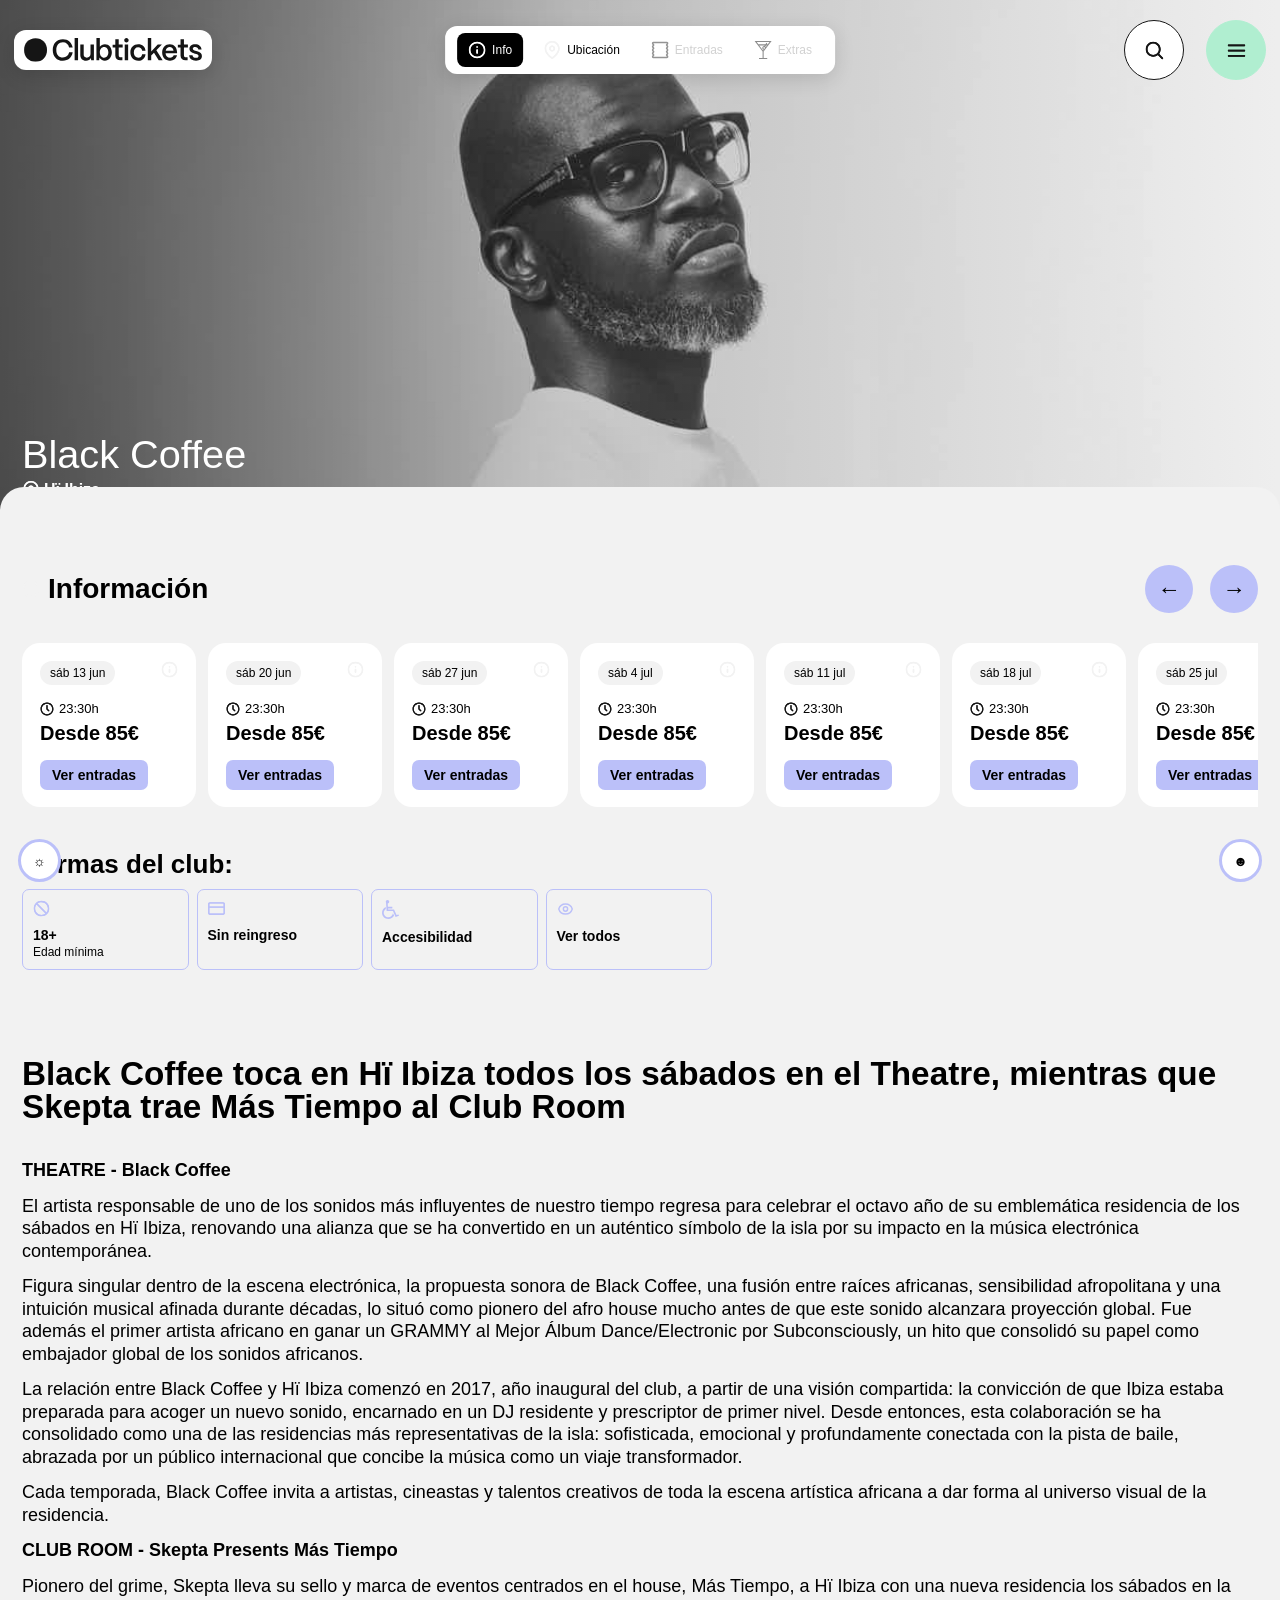
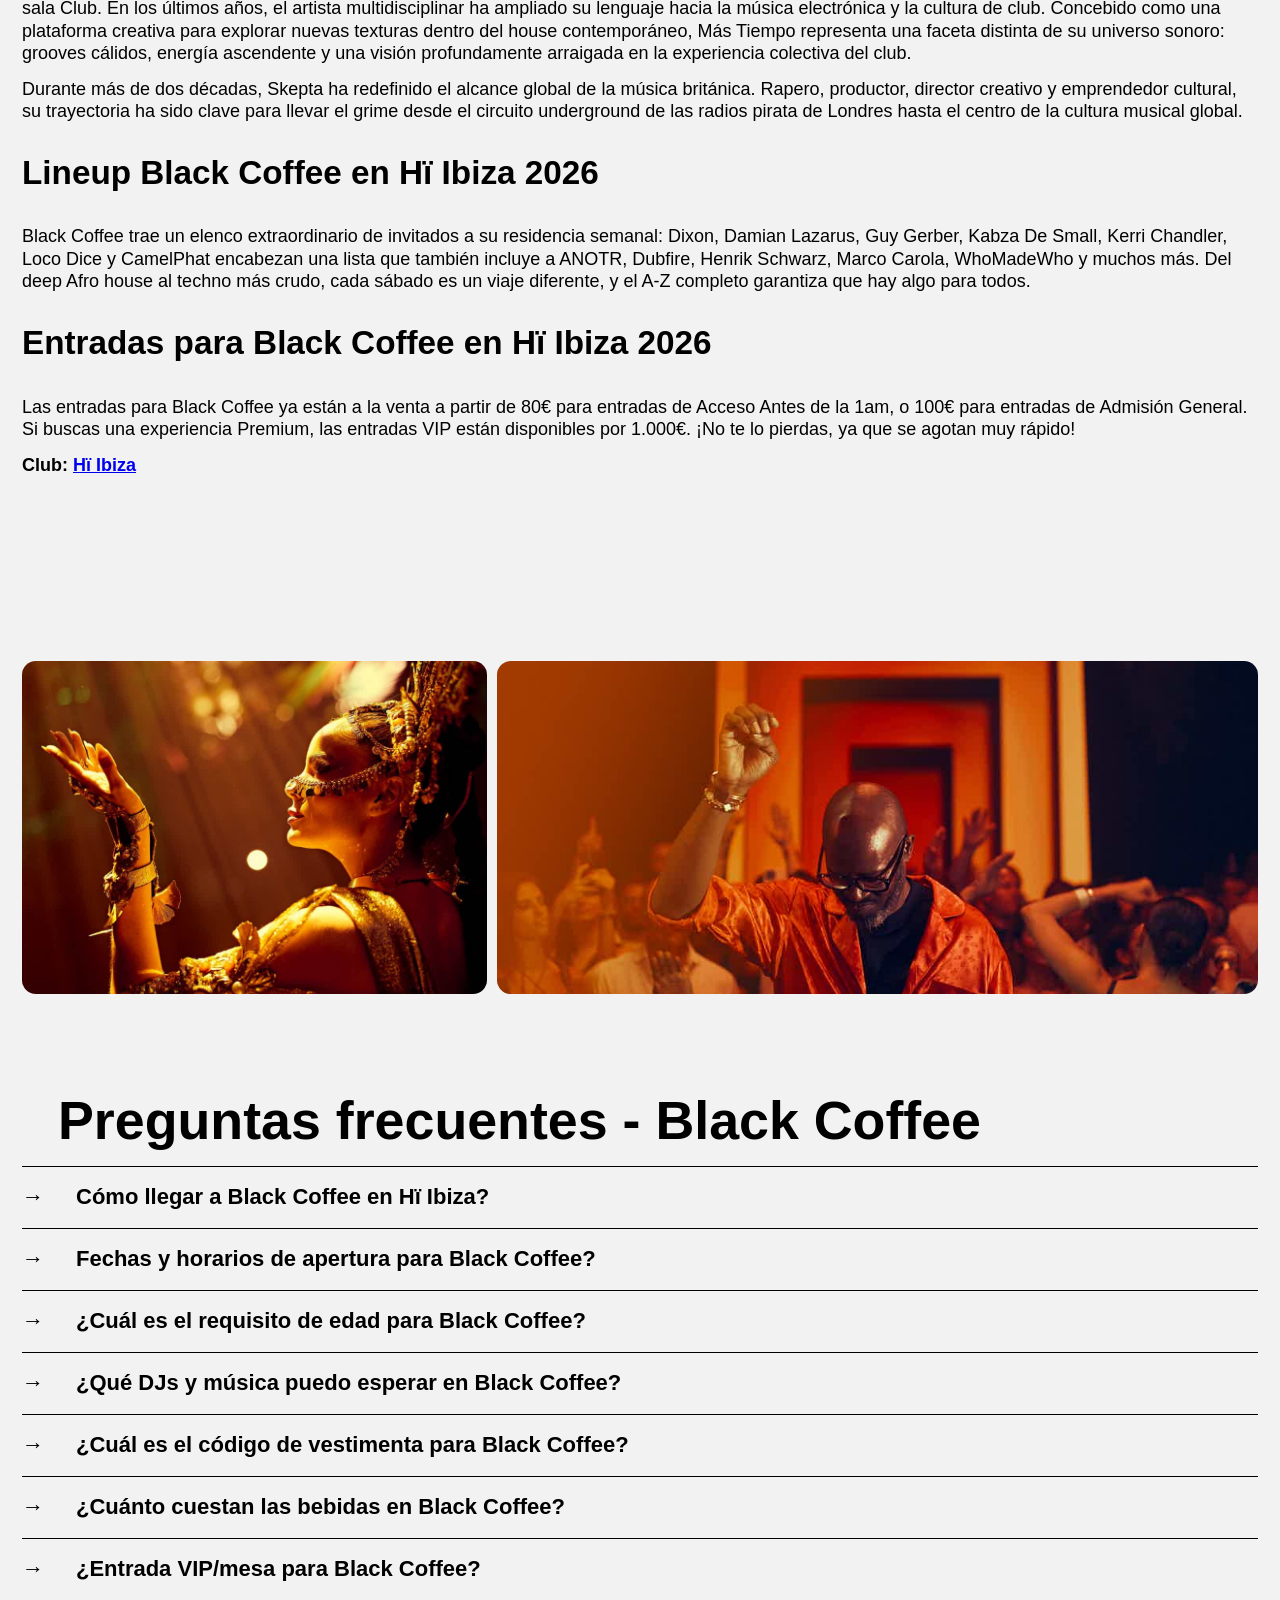
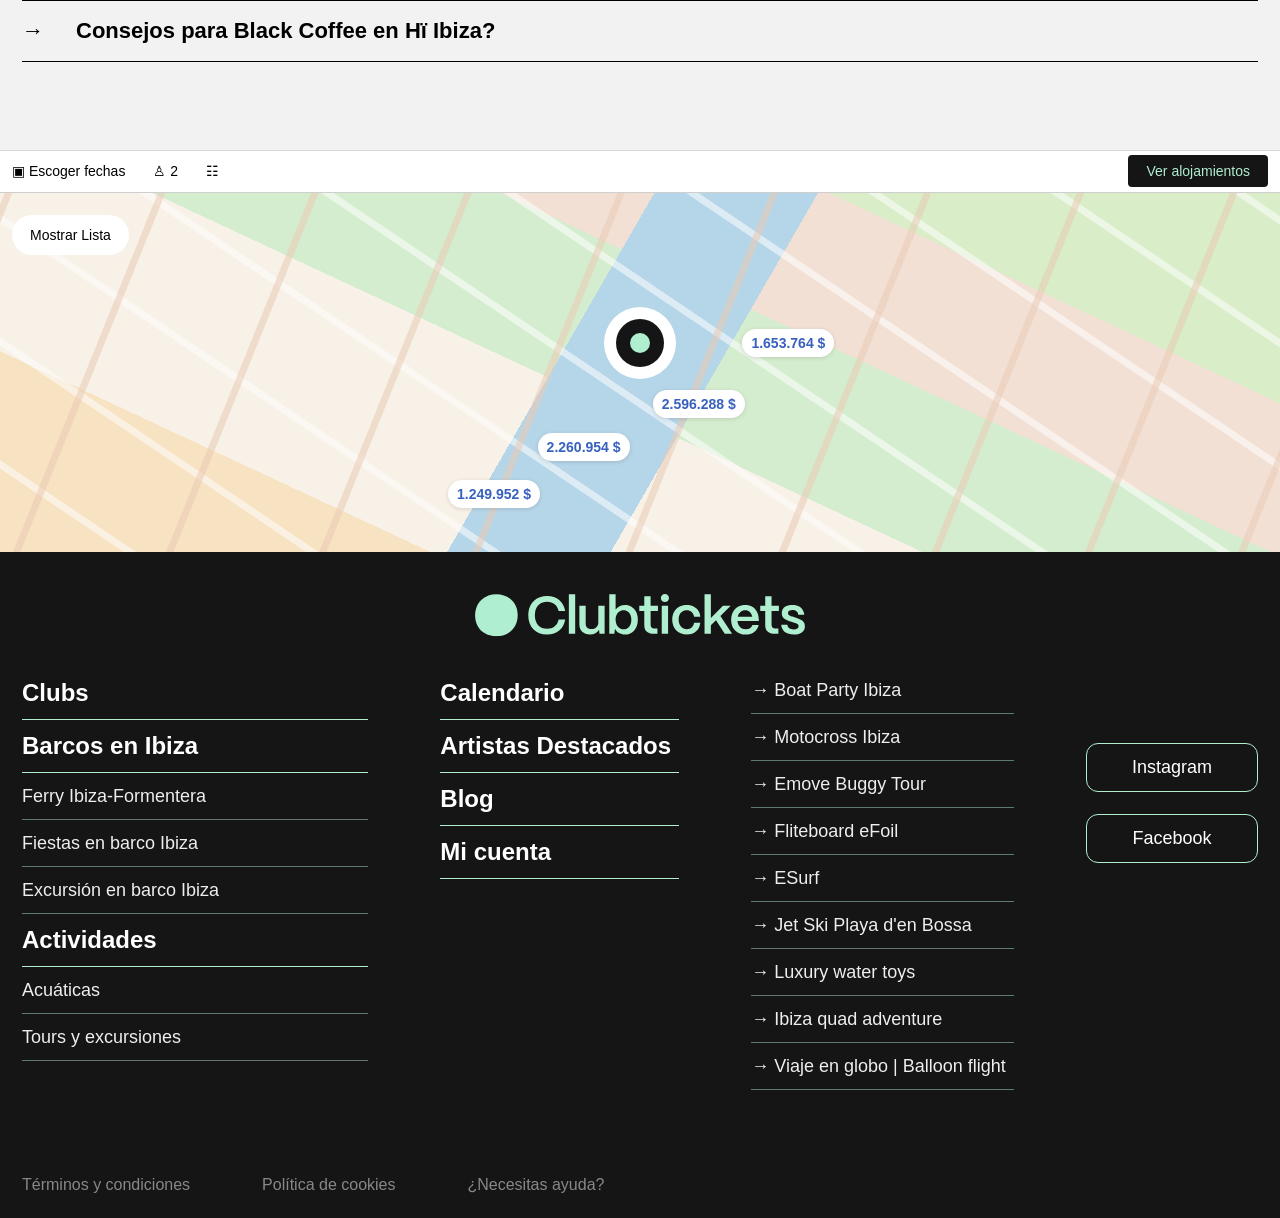
==== index.html @ 41e9d304 "first commit" ====
<!DOCTYPE html>
<html lang="es">
<head>
  <meta charset="UTF-8">
  <meta name="viewport" content="width=device-width, initial-scale=1.0">
  <title>Black Coffee 2026 en Hï Ibiza | Clubtickets</title>
  <link rel="stylesheet" href="styles.css">
</head>
<body>
  <header class="site-header">
    <a class="brand" href="#top" aria-label="Clubtickets">
      <img src="img/logo-header_biza.svg" alt="Clubtickets">
    </a>

    <nav class="pill-nav" aria-label="Navegación del evento">
      <a class="is-active" href="#info"><img src="img/icon-info_biza.svg" alt="">Info</a>
      <a href="#ubicacion"><img src="img/map-pin-icon_biza.svg" alt="">Ubicación</a>
      <a class="muted" href="entradas.html"><img src="img/icon-ticket_biza.svg" alt="">Entradas</a>
      <a class="muted" href="#extras"><img src="img/icon-extra_biza.svg" alt="">Extras</a>
    </nav>

    <div class="header-actions">
      <button aria-label="Buscar"><img src="img/logo-search_biza.svg" alt=""></button>
      <button class="menu" aria-label="Menú"><img src="img/logo-menu_biza.svg" alt=""></button>
    </div>
  </header>

  <main id="top">
    <section class="hero" aria-label="Black Coffee en Hï Ibiza">
      <img src="img/smart_retina_.jpeg" alt="Black Coffee" class="hero-img">
      <div class="hero-shade"></div>
      <div class="hero-title">
        <h1>Black Coffee</h1>
        <p><img src="img/map-pin-icon_biza.svg" alt="">Hï Ibiza</p>
      </div>
    </section>

    <section id="info" class="event-panel">
      <div class="section-head">
        <h2><img src="img/icon-info_biza.svg" alt="">Información</h2>
        <div class="arrows" aria-label="Mover fechas">
          <button type="button" data-scroll="left" aria-label="Fechas anteriores">←</button>
          <button type="button" data-scroll="right" aria-label="Fechas siguientes">→</button>
        </div>
      </div>

      <div id="entradas" class="dates-row" aria-label="Fechas disponibles"></div>

      <h3 class="rules-title">Normas del club:</h3>
      <div class="rules">
        <article>
          <img src="img/icon-stop_biza.svg" alt="">
          <strong>18+</strong>
          <span>Edad mínima</span>
        </article>
        <article>
          <img src="img/icon-credit-card_biza.svg" alt="">
          <strong>Sin reingreso</strong>
        </article>
        <article>
          <img src="img/icon-accessibility_biza.svg" alt="">
          <strong>Accesibilidad</strong>
        </article>
        <article>
          <img src="img/icon-eye_biza.svg" alt="">
          <strong>Ver todos</strong>
        </article>
      </div>

      <article class="event-copy">
        <h2>Black Coffee toca en Hï Ibiza todos los sábados en el Theatre, mientras que Skepta trae Más Tiempo al Club Room</h2>

        <p><strong>THEATRE - Black Coffee</strong></p>
        <p>El artista responsable de uno de los sonidos más influyentes de nuestro tiempo regresa para celebrar el octavo año de su emblemática residencia de los sábados en Hï Ibiza, renovando una alianza que se ha convertido en un auténtico símbolo de la isla por su impacto en la música electrónica contemporánea.</p>
        <p>Figura singular dentro de la escena electrónica, la propuesta sonora de Black Coffee, una fusión entre raíces africanas, sensibilidad afropolitana y una intuición musical afinada durante décadas, lo situó como pionero del afro house mucho antes de que este sonido alcanzara proyección global. Fue además el primer artista africano en ganar un GRAMMY al Mejor Álbum Dance/Electronic por Subconsciously, un hito que consolidó su papel como embajador global de los sonidos africanos.</p>
        <p>La relación entre Black Coffee y Hï Ibiza comenzó en 2017, año inaugural del club, a partir de una visión compartida: la convicción de que Ibiza estaba preparada para acoger un nuevo sonido, encarnado en un DJ residente y prescriptor de primer nivel. Desde entonces, esta colaboración se ha consolidado como una de las residencias más representativas de la isla: sofisticada, emocional y profundamente conectada con la pista de baile, abrazada por un público internacional que concibe la música como un viaje transformador.</p>
        <p>Cada temporada, Black Coffee invita a artistas, cineastas y talentos creativos de toda la escena artística africana a dar forma al universo visual de la residencia.</p>

        <p><strong>CLUB ROOM - Skepta Presents Más Tiempo</strong></p>
        <p>Pionero del grime, Skepta lleva su sello y marca de eventos centrados en el house, Más Tiempo, a Hï Ibiza con una nueva residencia los sábados en la sala Club. En los últimos años, el artista multidisciplinar ha ampliado su lenguaje hacia la música electrónica y la cultura de club. Concebido como una plataforma creativa para explorar nuevas texturas dentro del house contemporáneo, Más Tiempo representa una faceta distinta de su universo sonoro: grooves cálidos, energía ascendente y una visión profundamente arraigada en la experiencia colectiva del club.</p>
        <p>Durante más de dos décadas, Skepta ha redefinido el alcance global de la música británica. Rapero, productor, director creativo y emprendedor cultural, su trayectoria ha sido clave para llevar el grime desde el circuito underground de las radios pirata de Londres hasta el centro de la cultura musical global.</p>

        <h2>Lineup Black Coffee en Hï Ibiza 2026</h2>
        <p>Black Coffee trae un elenco extraordinario de invitados a su residencia semanal: Dixon, Damian Lazarus, Guy Gerber, Kabza De Small, Kerri Chandler, Loco Dice y CamelPhat encabezan una lista que también incluye a ANOTR, Dubfire, Henrik Schwarz, Marco Carola, WhoMadeWho y muchos más. Del deep Afro house al techno más crudo, cada sábado es un viaje diferente, y el A-Z completo garantiza que hay algo para todos.</p>

        <h2>Entradas para Black Coffee en Hï Ibiza 2026</h2>
        <p>Las entradas para Black Coffee ya están a la venta a partir de 80€ para entradas de Acceso Antes de la 1am, o 100€ para entradas de Admisión General. Si buscas una experiencia Premium, las entradas VIP están disponibles por 1.000€. ¡No te lo pierdas, ya que se agotan muy rápido!</p>
        <p><strong>Club:</strong> <a href="#ubicacion">Hï Ibiza</a></p>
      </article>

      <div class="gallery" aria-label="Galería Black Coffee">
        <img src="img/galeria1.jpeg" alt="Ambiente de Black Coffee en Hï Ibiza">
        <img src="img/galeria2.jpeg" alt="Black Coffee en cabina">
      </div>

      <section class="faq" id="extras">
        <h2>Preguntas frecuentes - Black Coffee</h2>
        <button type="button">→ <span>Cómo llegar a Black Coffee en Hï Ibiza?</span></button>
        <button type="button">→ <span>Fechas y horarios de apertura para Black Coffee?</span></button>
        <button type="button">→ <span>¿Cuál es el requisito de edad para Black Coffee?</span></button>
        <button type="button">→ <span>¿Qué DJs y música puedo esperar en Black Coffee?</span></button>
        <button type="button">→ <span>¿Cuál es el código de vestimenta para Black Coffee?</span></button>
        <button type="button">→ <span>¿Cuánto cuestan las bebidas en Black Coffee?</span></button>
        <button type="button">→ <span>¿Entrada VIP/mesa para Black Coffee?</span></button>
        <button type="button">→ <span>Consejos para Black Coffee en Hï Ibiza?</span></button>
      </section>
    </section>

    <section id="ubicacion" class="map-section" aria-label="Mapa de ubicación">
      <div class="map-toolbar">
        <span>▣ Escoger fechas</span>
        <span>♙ 2</span>
        <span>☷</span>
        <button type="button">Ver alojamientos</button>
      </div>
      <div class="map">
        <button type="button">Mostrar Lista</button>
        <div class="pin" aria-label="Hï Ibiza"></div>
        <span class="price p1">2.596.288 $</span>
        <span class="price p2">1.249.952 $</span>
        <span class="price p3">2.260.954 $</span>
        <span class="price p4">1.653.764 $</span>
      </div>
    </section>
  </main>

  <footer class="site-footer">
    <img class="footer-logo" src="img/footer-logo-01_biza.svg" alt="Clubtickets">
    <div class="footer-grid">
      <div>
        <h3>Clubs</h3>
        <h3>Barcos en Ibiza</h3>
        <p>Ferry Ibiza-Formentera</p>
        <p>Fiestas en barco Ibiza</p>
        <p>Excursión en barco Ibiza</p>
        <h3>Actividades</h3>
        <p>Acuáticas</p>
        <p>Tours y excursiones</p>
      </div>
      <div>
        <h3>Calendario</h3>
        <h3>Artistas Destacados</h3>
        <h3>Blog</h3>
        <h3>Mi cuenta</h3>
      </div>
      <div>
        <p>→ Boat Party Ibiza</p>
        <p>→ Motocross Ibiza</p>
        <p>→ Emove Buggy Tour</p>
        <p>→ Fliteboard eFoil</p>
        <p>→ ESurf</p>
        <p>→ Jet Ski Playa d'en Bossa</p>
        <p>→ Luxury water toys</p>
        <p>→ Ibiza quad adventure</p>
        <p>→ Viaje en globo | Balloon flight</p>
      </div>
      <div class="social">
        <button type="button">Instagram</button>
        <button type="button">Facebook</button>
      </div>
    </div>
    <div class="legal">
      <span>Términos y condiciones</span>
      <span>Política de cookies</span>
      <span>¿Necesitas ayuda?</span>
    </div>
  </footer>

  <button class="chat" aria-label="Ayuda">☻</button>
  <button class="cookies" aria-label="Cookies">☼</button>

  <script src="script.js"></script>
</body>
</html>
---- styles.css ----
:root {
  --black: #151515;
  --paper: #f2f2f2;
  --white: #fff;
  --muted: #696969;
  --line: #d8d8d8;
  --lavender: #bbc0f9;
  --mint: #b0eed0;
}

* {
  box-sizing: border-box;
}

html {
  scroll-behavior: smooth;
}

body {
  margin: 0;
  background: var(--paper);
  color: #000;
  font-family: Arial, "Helvetica Neue", sans-serif;
  font-size: 14px;
}

a {
  color: inherit;
}

button {
  color: inherit;
  cursor: pointer;
  font: inherit;
}

.site-header {
  align-items: center;
  display: flex;
  justify-content: space-between;
  left: 50%;
  pointer-events: none;
  position: fixed;
  top: 20px;
  transform: translateX(-50%);
  width: calc(100% - 28px);
  z-index: 20;
}

.brand,
.pill-nav,
.header-actions button {
  pointer-events: auto;
}

.brand {
  background: var(--white);
  border-radius: 12px;
  box-shadow: 0 5px 20px #0002;
  display: flex;
  padding: 8px 10px;
}

.brand img {
  display: block;
  height: auto;
  width: 178px;
}

.pill-nav {
  background: var(--white);
  border-radius: 12px;
  box-shadow: 0 5px 20px #0002;
  display: flex;
  gap: 9px;
  left: 50%;
  padding: 7px 12px;
  position: absolute;
  transform: translateX(-50%);
}

.pill-nav a {
  align-items: center;
  border-radius: 8px;
  display: flex;
  font-size: 12px;
  gap: 6px;
  padding: 8px 11px;
  text-decoration: none;
  white-space: nowrap;
}

.pill-nav .is-active {
  background: #000;
  color: #fff;
}

.pill-nav .is-active img {
  filter: brightness(0) invert(1);
}

.pill-nav .muted {
  color: #9a9a9a;
  opacity: .45;
}

.pill-nav img {
  height: 18px;
  width: 18px;
}

.header-actions {
  display: flex;
  gap: 22px;
}

.header-actions button {
  background: var(--white);
  border: 1px solid var(--black);
  border-radius: 50%;
  display: grid;
  height: 60px;
  place-items: center;
  width: 60px;
}

.header-actions .menu {
  background: var(--mint);
  border-color: var(--mint);
}

.header-actions img {
  height: 21px;
  width: 21px;
}

main {
  background: var(--paper);
  margin: 0;
  min-height: 100vh;
  width: 100%;
}

.hero {
  background: #9d9d9d;
  height: 535px;
  overflow: hidden;
  position: relative;
}

.hero-img {
  display: block;
  filter: grayscale(1);
  height: 100%;
  object-fit: cover;
  object-position: center 24%;
  opacity: .82;
  width: 100%;
}

.hero-shade {
  background: linear-gradient(90deg, #0007 0%, #0002 45%, #fff3 100%);
  inset: 0;
  position: absolute;
}

.hero-title {
  bottom: 36px;
  color: var(--white);
  left: 22px;
  position: absolute;
}

.hero-title h1 {
  font-size: clamp(30px, 3.1vw, 48px);
  font-weight: 400;
  letter-spacing: 0;
  line-height: 1;
  margin: 0 0 6px;
}

.hero-title p {
  align-items: center;
  display: flex;
  font-size: 16px;
  font-weight: 700;
  gap: 4px;
  margin: 0;
}

.hero-title img {
  filter: brightness(0) invert(1);
  width: 18px;
}

.event-panel {
  background: var(--paper);
  border-radius: 24px 24px 0 0;
  margin-top: -48px;
  padding: 78px 22px 30px;
  position: relative;
  z-index: 2;
}

.section-head {
  align-items: center;
  display: flex;
  justify-content: space-between;
  margin-bottom: 30px;
}

.section-head h2 {
  align-items: center;
  display: flex;
  font-size: 28px;
  gap: 8px;
  line-height: 1;
  margin: 0;
}

.section-head h2 img {
  width: 18px;
}

.arrows {
  display: flex;
  gap: 17px;
}

.arrows button {
  background: var(--lavender);
  border: 0;
  border-radius: 50%;
  display: grid;
  font-size: 23px;
  height: 48px;
  place-items: center;
  width: 48px;
}

.dates-row {
  display: grid;
  gap: 12px;
  grid-auto-columns: minmax(174px, 1fr);
  grid-auto-flow: column;
  overflow-x: auto;
  padding-bottom: 32px;
  scroll-behavior: smooth;
  scrollbar-width: none;
}

.dates-row::-webkit-scrollbar {
  display: none;
}

.date-card {
  background: var(--white);
  border-radius: 18px;
  min-height: 140px;
  padding: 18px 18px 17px;
}

.date-card .day {
  background: var(--paper);
  border-radius: 20px;
  display: inline-block;
  font-size: 12px;
  padding: 5px 10px;
}

.date-card .info-icon {
  float: right;
  width: 17px;
}

.date-card .time {
  align-items: center;
  display: flex;
  font-size: 13px;
  gap: 5px;
  margin: 16px 0 7px;
}

.date-card .time img {
  width: 14px;
}

.date-card strong {
  display: block;
  font-size: 20px;
  line-height: 1;
  margin-bottom: 17px;
}

.date-card a {
  background: var(--lavender);
  border: 0;
  border-radius: 7px;
  color: #000;
  display: inline-block;
  font-weight: 700;
  line-height: 1;
  padding: 8px 12px;
  text-decoration: none;
}

.rules-title {
  font-size: 26px;
  line-height: 1;
  margin: 12px 0 12px;
}

.rules {
  display: grid;
  gap: 8px;
  grid-template-columns: repeat(4, minmax(120px, 1fr));
  max-width: 690px;
}

.rules article {
  border: 1px solid var(--lavender);
  border-radius: 7px;
  min-height: 70px;
  padding: 10px;
}

.rules img {
  display: block;
  margin-bottom: 10px;
  width: 17px;
}

.rules strong {
  display: block;
  font-size: 14px;
  line-height: 1.15;
}

.rules span {
  display: block;
  font-size: 12px;
  margin-top: 2px;
}

.event-copy {
  margin: 88px auto 0;
  max-width: 1360px;
}

.event-copy h2 {
  font-size: clamp(26px, 2.6vw, 41px);
  letter-spacing: 0;
  line-height: .98;
  margin: 0 0 36px;
}

.event-copy h2:not(:first-child) {
  margin-top: 34px;
}

.event-copy p {
  font-size: 18px;
  line-height: 1.25;
  margin: 0 0 13px;
}

.event-copy a {
  color: #0000ee;
  font-weight: 700;
}

.gallery {
  display: grid;
  gap: 10px;
  grid-template-columns: .55fr .9fr;
  margin: 185px 0 100px;
}

.gallery img {
  aspect-ratio: 16 / 7;
  background: #ddd;
  border-radius: 14px;
  display: block;
  height: 100%;
  object-fit: cover;
  width: 100%;
}

.faq {
  padding: 0 0 58px;
}

.faq h2 {
  font-size: clamp(36px, 4.2vw, 56px);
  letter-spacing: 0;
  line-height: 1;
  margin: 0 0 18px 36px;
}

.faq button {
  align-items: center;
  background: transparent;
  border: 0;
  border-top: 1px solid #000;
  display: flex;
  font-size: 22px;
  font-weight: 700;
  gap: 32px;
  min-height: 62px;
  padding: 13px 0;
  text-align: left;
  width: 100%;
}

.faq button:last-child {
  border-bottom: 1px solid #000;
}

.map-section {
  background: var(--paper);
}

.map-toolbar {
  align-items: center;
  background: var(--white);
  border-top: 1px solid var(--line);
  display: flex;
  gap: 28px;
  height: 42px;
  padding: 0 12px;
}

.map-toolbar button {
  background: var(--black);
  border: 0;
  border-radius: 4px;
  color: var(--mint);
  margin-left: auto;
  padding: 8px 18px;
}

.map {
  background:
    linear-gradient(120deg, transparent 0 44%, #b5d5e8 44% 55%, transparent 55%),
    linear-gradient(25deg, #f7e2c2 0 21%, #f7f1e7 21% 45%, #d5edcf 45% 62%, #f2e0d5 62% 78%, #d8edc8 78%);
  border-top: 1px solid #cfcfcf;
  height: 360px;
  overflow: hidden;
  position: relative;
}

.map:before,
.map:after {
  content: "";
  inset: -60px;
  position: absolute;
}

.map:before {
  background: repeating-linear-gradient(34deg, transparent 0 50px, #fff8 51px 57px, transparent 58px 102px);
}

.map:after {
  background: repeating-linear-gradient(112deg, transparent 0 82px, #e9cab4 83px 89px, transparent 90px 142px);
  opacity: .55;
}

.map > button {
  background: var(--white);
  border: 0;
  border-radius: 22px;
  left: 12px;
  padding: 12px 18px;
  position: absolute;
  top: 22px;
  z-index: 2;
}

.pin {
  background: var(--black);
  border-radius: 50%;
  box-shadow: 0 0 0 12px var(--white);
  height: 48px;
  left: 50%;
  position: absolute;
  top: 42%;
  transform: translate(-50%, -50%);
  width: 48px;
  z-index: 2;
}

.pin:after {
  background: var(--mint);
  border-radius: 50%;
  content: "";
  inset: 14px;
  position: absolute;
}

.price {
  background: var(--white);
  border-radius: 14px;
  box-shadow: 0 1px 4px #0002;
  color: #3860be;
  font-weight: 700;
  padding: 6px 9px;
  position: absolute;
  z-index: 2;
}

.p1 { left: 51%; top: 55%; }
.p2 { left: 35%; top: 80%; }
.p3 { left: 42%; top: 67%; }
.p4 { left: 58%; top: 38%; }

.site-footer {
  background: var(--black);
  color: #fff;
  margin: 0;
  padding: 42px 22px 24px;
  width: 100%;
}

.footer-logo {
  display: block;
  margin: 0 auto 44px;
  max-width: 80%;
  width: 330px;
}

.footer-grid {
  display: grid;
  gap: 72px;
  grid-template-columns: 1.45fr 1fr 1.1fr .72fr;
}

.site-footer h3 {
  border-bottom: 1px solid var(--mint);
  font-size: 24px;
  font-weight: 700;
  line-height: 1;
  margin: 0 0 14px;
  padding: 0 0 14px;
}

.site-footer p {
  border-bottom: 1px solid #b0eed077;
  color: #eee;
  font-size: 18px;
  line-height: 1;
  margin: 0 0 14px;
  padding: 0 0 14px;
}

.social {
  display: flex;
  flex-direction: column;
  gap: 22px;
  padding-top: 62px;
}

.social button {
  background: transparent;
  border: 1px solid var(--mint);
  border-radius: 12px;
  color: #fff;
  font-size: 18px;
  padding: 13px 26px;
}

.legal {
  color: #888;
  display: flex;
  font-size: 16px;
  gap: 72px;
  margin-top: 72px;
}

.chat,
.cookies {
  background: #fff;
  border: 3px solid var(--lavender);
  border-radius: 50%;
  bottom: 18px;
  height: 43px;
  position: fixed;
  transition: bottom 0.3s cubic-bezier(0.16, 1, 0.3, 1);
  width: 43px;
  z-index: 30;
}

.chat {
  right: 18px;
}

.cookies {
  left: 18px;
}

.tickets-page {
  background:
    linear-gradient(90deg, #0006 0%, #fff4 100%),
    url("img/smart_retina_.jpeg") center top / cover fixed;
  min-height: 100vh;
}

.tickets-page:before {
  background: #fffffff0;
  content: "";
  inset: 0 0 0 50%;
  pointer-events: none;
  position: fixed;
}

.ticket-header {
  align-items: center;
  display: flex;
  justify-content: space-between;
  left: 22px;
  pointer-events: none;
  position: fixed;
  right: 22px;
  top: 32px;
  z-index: 20;
}

.ticket-header .brand,
.ticket-menu {
  pointer-events: auto;
}

.ticket-menu {
  background: var(--mint);
  border: 0;
  border-radius: 50%;
  display: grid;
  height: 62px;
  place-items: center;
  width: 62px;
}

.ticket-menu img {
  width: 20px;
}

.ticket-main {
  background: transparent;
  display: grid;
  gap: 26px;
  margin: 0;
  min-height: 100vh;
  padding: 92px 20px 110px;
  position: relative;
  width: min(100%, 980px);
  z-index: 1;
}

.checkout-card {
  background: #fffffff2;
  border-radius: 18px;
  box-shadow: 0 18px 70px #00000012;
  overflow: hidden;
}

.checkout-card-main {
  margin-top: 0;
}

.event-summary {
  align-items: center;
  border-bottom: 1px solid #eee;
  display: flex;
  gap: 20px;
  padding: 26px 28px 22px;
}

.event-summary > img {
  border-radius: 8px;
  box-shadow: 0 8px 22px #0002;
  height: 68px;
  object-fit: cover;
  width: 68px;
}

.event-summary h1 {
  font-size: 29px;
  line-height: 1;
  margin: 0 0 14px;
}

.event-summary p {
  align-items: center;
  color: #9a9a9a;
  display: flex;
  flex-wrap: wrap;
  font-size: 13px;
  gap: 18px;
  margin: 0;
}

.event-summary span,
.ticket-section-title {
  align-items: center;
  display: flex;
  gap: 7px;
}

.event-summary span img,
.ticket-section-title img {
  opacity: .75;
  width: 16px;
}

.ticket-section-title {
  border-bottom: 1px solid #eee;
  font-size: 17px;
  line-height: 1;
  margin: 0;
  padding: 18px 28px;
}

.ticket-list {
  display: grid;
  gap: 14px;
  padding: 24px 20px;
}

.ticket-row {
  align-items: center;
  background: #f8f8f9e8;
  border: 1px solid #e4e4e8;
  border-radius: 12px;
  display: grid;
  gap: 16px;
  grid-template-columns: 1fr auto auto;
  min-height: 82px;
  padding: 18px 20px;
}

.ticket-row h3 {
  font-size: 16px;
  line-height: 1.15;
  margin: 0 0 9px;
}

.ticket-row h3 span {
  color: #888;
  font-size: 13px;
  margin-left: 8px;
}

.ticket-row p {
  color: #777;
  font-size: 12px;
  line-height: 1.25;
  margin: 0;
}

.ticket-row small {
  background: #f4b000;
  border-radius: 4px;
  display: inline-block;
  font-size: 11px;
  font-weight: 700;
  margin-bottom: 13px;
  padding: 4px 9px;
}

.ticket-row strong {
  color: var(--lavender);
  font-size: 17px;
}

.quantity {
  align-items: center;
  background: #fff;
  border: 1px solid #d8d8d8;
  border-radius: 7px;
  display: grid;
  grid-template-columns: 34px 34px 34px;
  height: 34px;
  overflow: hidden;
}

.quantity button {
  background: #fff;
  border: 0;
  font-size: 24px;
  height: 34px;
  line-height: 1;
}

.quantity span {
  border-left: 1px solid #e2e2e2;
  border-right: 1px solid #e2e2e2;
  display: grid;
  font-weight: 700;
  height: 34px;
  place-items: center;
}

.info-checkout {
  padding-bottom: 38px;
}

.info-checkout h3 {
  color: #777;
  font-size: 13px;
  margin: 34px 28px 14px;
}

.ticket-rules {
  margin: 0 28px;
  max-width: none;
}

.time-box,
.lineup-box {
  background: #f4f4f5e8;
  border-radius: 10px;
  margin: 0 28px;
  padding: 20px 22px;
}

.time-box {
  align-items: center;
  display: grid;
  gap: 2px 14px;
  grid-template-columns: 30px auto 1fr;
}

.time-box img {
  grid-row: span 2;
  width: 30px;
}

.time-box span {
  color: #888;
  font-size: 12px;
}

.time-box strong {
  font-size: 18px;
}

.lineup-box p {
  font-size: 15px;
  margin: 0 0 9px;
}

.lineup-box p:nth-child(4) {
  margin-top: 28px;
}

@media (max-width: 900px) {
  .site-header {
    top: 10px;
  }

  .brand img {
    width: 145px;
  }

  .pill-nav {
    display: none;
  }

  .header-actions {
    gap: 12px;
  }

  .header-actions button {
    height: 42px;
    width: 42px;
  }

  .hero {
    height: 325px;
  }

  .hero-title {
    bottom: 38px;
  }

  .event-panel {
    border-radius: 18px 18px 0 0;
    margin-top: -28px;
    padding: 42px 14px 78px;
  }

  .section-head h2 {
    font-size: 22px;
  }

  .arrows button {
    height: 40px;
    width: 40px;
  }

  .dates-row {
    grid-auto-columns: 150px;
  }

  .date-card {
    min-height: 120px;
    padding: 14px;
  }

  .date-card strong {
    font-size: 17px;
  }

  .rules-title {
    font-size: 20px;
  }

  .rules {
    grid-template-columns: repeat(4, minmax(88px, 1fr));
  }

  .event-copy {
    margin-top: 70px;
    padding: 0 14px;
  }

  .event-copy p {
    font-size: 14px;
  }

  .gallery {
    margin: 90px 0 70px;
  }

  .faq h2 {
    margin-left: 22px;
  }

  .faq button {
    font-size: 18px;
    gap: 24px;
  }

  .footer-grid {
    gap: 22px;
    grid-template-columns: 1fr;
  }

  .site-footer h3 {
    font-size: 22px;
  }

  .site-footer p,
  .social button {
    font-size: 16px;
  }

  .social {
    padding-top: 12px;
  }

  .legal {
    flex-direction: column;
    gap: 12px;
    margin-top: 42px;
  }
}

@media (max-width: 560px) {
  .hero {
    height: 285px;
  }

  .hero-img {
    object-position: center top;
  }

  .hero-title h1 {
    font-size: 29px;
  }

  .section-head {
    margin-bottom: 20px;
  }

  .rules {
    grid-template-columns: repeat(2, minmax(0, 1fr));
  }

  .event-copy {
    margin-top: 50px;
    padding: 0 4px;
  }

  .event-copy h2 {
    line-height: 1.04;
  }

  .gallery {
    grid-template-columns: 1fr;
    margin: 64px 0 54px;
  }

  .gallery img {
    aspect-ratio: 16 / 9;
  }

  .faq h2 {
    margin-left: 0;
  }

  .faq button {
    font-size: 16px;
    gap: 14px;
  }

  .map-toolbar {
    gap: 14px;
    overflow-x: auto;
  }

  .map-toolbar button {
    white-space: nowrap;
  }

  .tickets-page:before {
    inset: 0;
  }

  .ticket-header {
    left: 14px;
    right: 14px;
    top: 14px;
  }

  .ticket-menu {
    height: 44px;
    width: 44px;
  }

  .ticket-main {
    padding: 74px 12px 92px;
  }

  .event-summary {
    align-items: flex-start;
    padding: 18px;
  }

  .event-summary h1 {
    font-size: 23px;
  }

  .event-summary p {
    gap: 10px;
  }

  .ticket-section-title {
    padding: 16px 18px;
  }

  .ticket-list {
    padding: 16px;
  }

  .ticket-row {
    grid-template-columns: 1fr;
    padding: 16px;
  }

  .ticket-row strong {
    justify-self: start;
  }

  .quantity {
    justify-self: end;
  }

  .ticket-rules {
    grid-template-columns: repeat(2, minmax(0, 1fr));
    margin: 0 18px;
  }

  .info-checkout h3 {
    margin-left: 18px;
    margin-right: 18px;
  }

  .time-box,
  .lineup-box {
    margin-left: 18px;
    margin-right: 18px;
  }
}

/* ==========================================================================
   Checkout Footer Bar
   ========================================================================== */
.checkout-footer {
  background: #ffffff;
  border-top: 1px solid #e4e4e8;
  bottom: 0;
  box-shadow: 0 -10px 30px rgba(0, 0, 0, 0.05);
  left: 0;
  position: fixed;
  right: 0;
  transform: translateY(100%);
  transition: transform 0.3s cubic-bezier(0.16, 1, 0.3, 1);
  z-index: 100;
}

.checkout-footer.is-visible {
  transform: translateY(0);
}

.checkout-footer-container {
  align-items: center;
  display: flex;
  justify-content: space-between;
  margin: 0 auto;
  max-width: 980px;
  padding: 16px 20px;
  width: 100%;
}

.checkout-footer-info {
  display: flex;
  flex-direction: column;
}

.checkout-footer-count {
  color: #777;
  font-size: 13px;
  font-weight: 500;
  margin-bottom: 4px;
}

.checkout-footer-price {
  color: #000;
  font-size: 24px;
  font-weight: 700;
}

.checkout-footer-btn {
  background: var(--black);
  border: 0;
  border-radius: 8px;
  color: #fff;
  font-size: 16px;
  font-weight: 700;
  padding: 14px 28px;
  transition: opacity 0.2s ease, transform 0.1s ease;
}

.checkout-footer-btn:hover {
  opacity: 0.9;
}

.checkout-footer-btn:active {
  transform: scale(0.98);
}

body.has-checkout-footer .chat,
body.has-checkout-footer .cookies {
  bottom: 98px;
}

@media (max-width: 560px) {
  .checkout-footer-container {
    padding: 12px 16px;
  }
  
  .checkout-footer-price {
    font-size: 20px;
  }
  
  .checkout-footer-btn {
    font-size: 14px;
    padding: 10px 20px;
  }

  body.has-checkout-footer .chat,
  body.has-checkout-footer .cookies {
    bottom: 86px;
  }
}
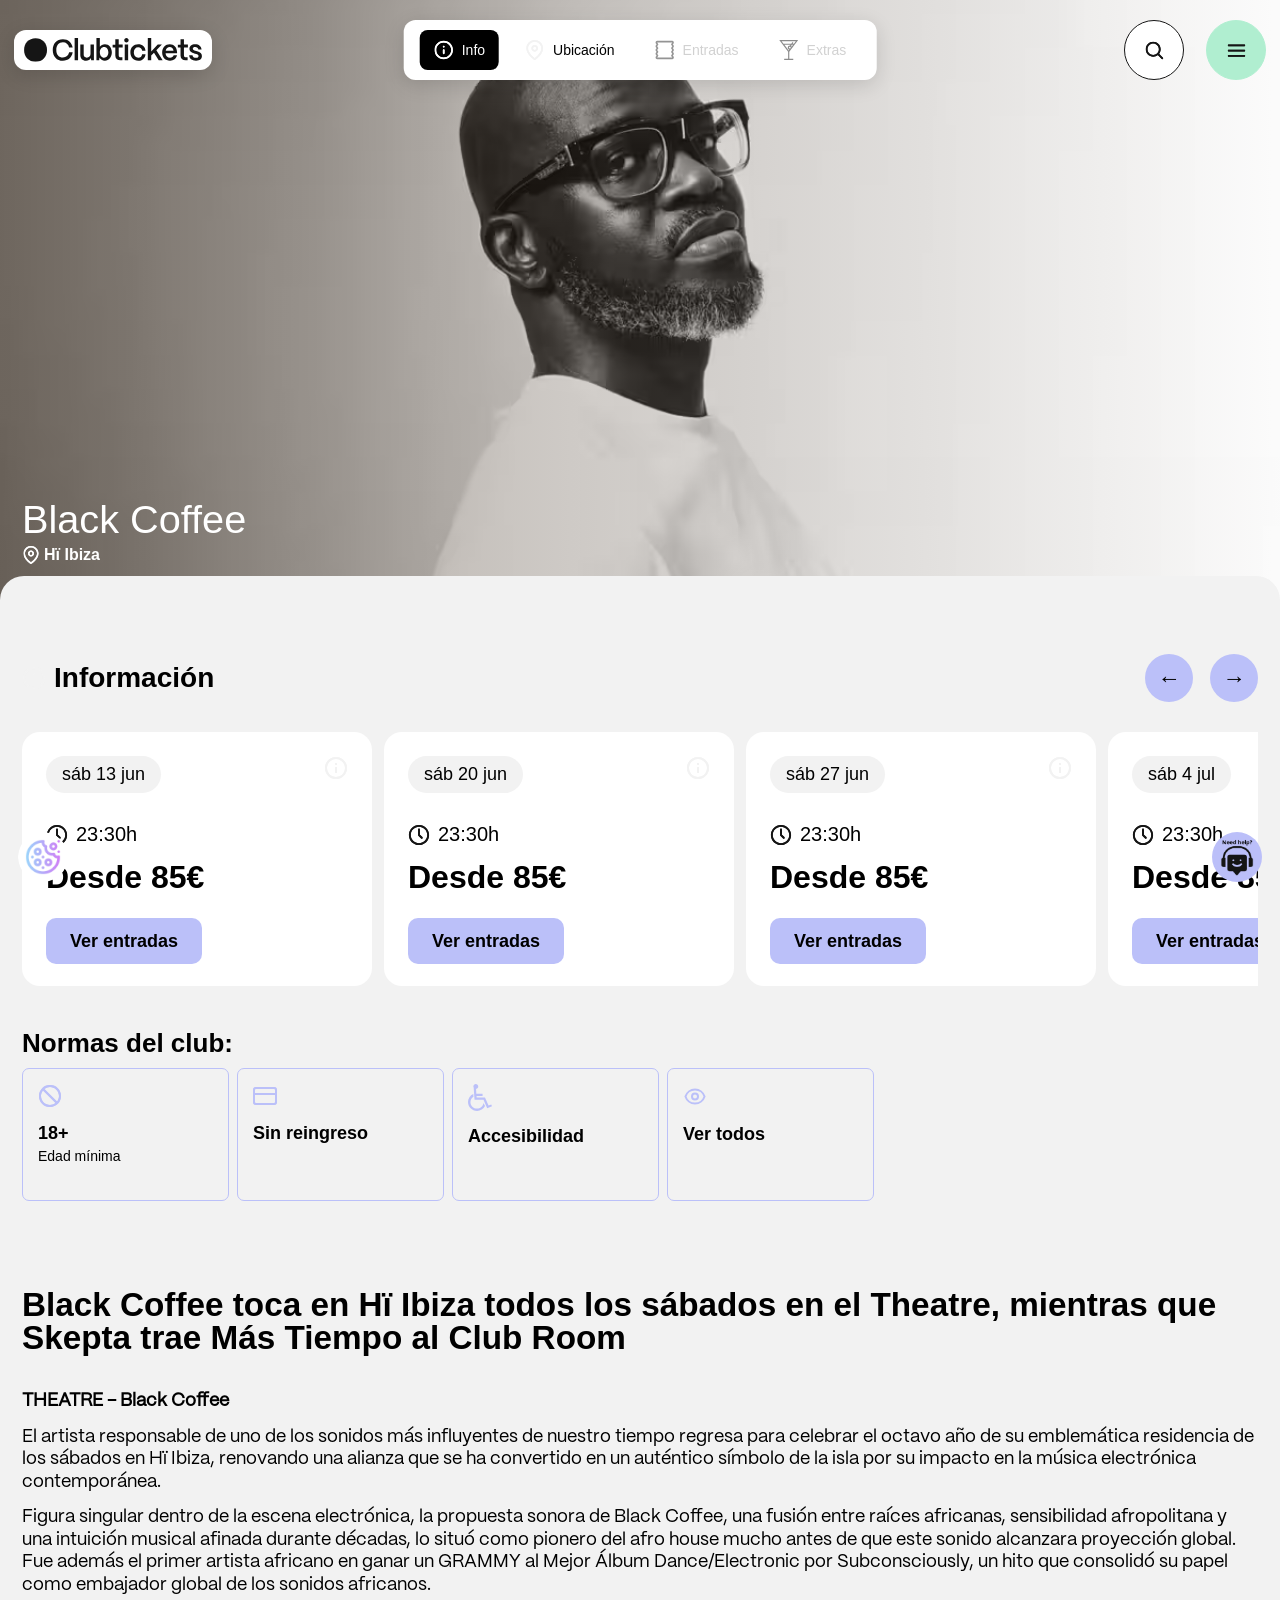
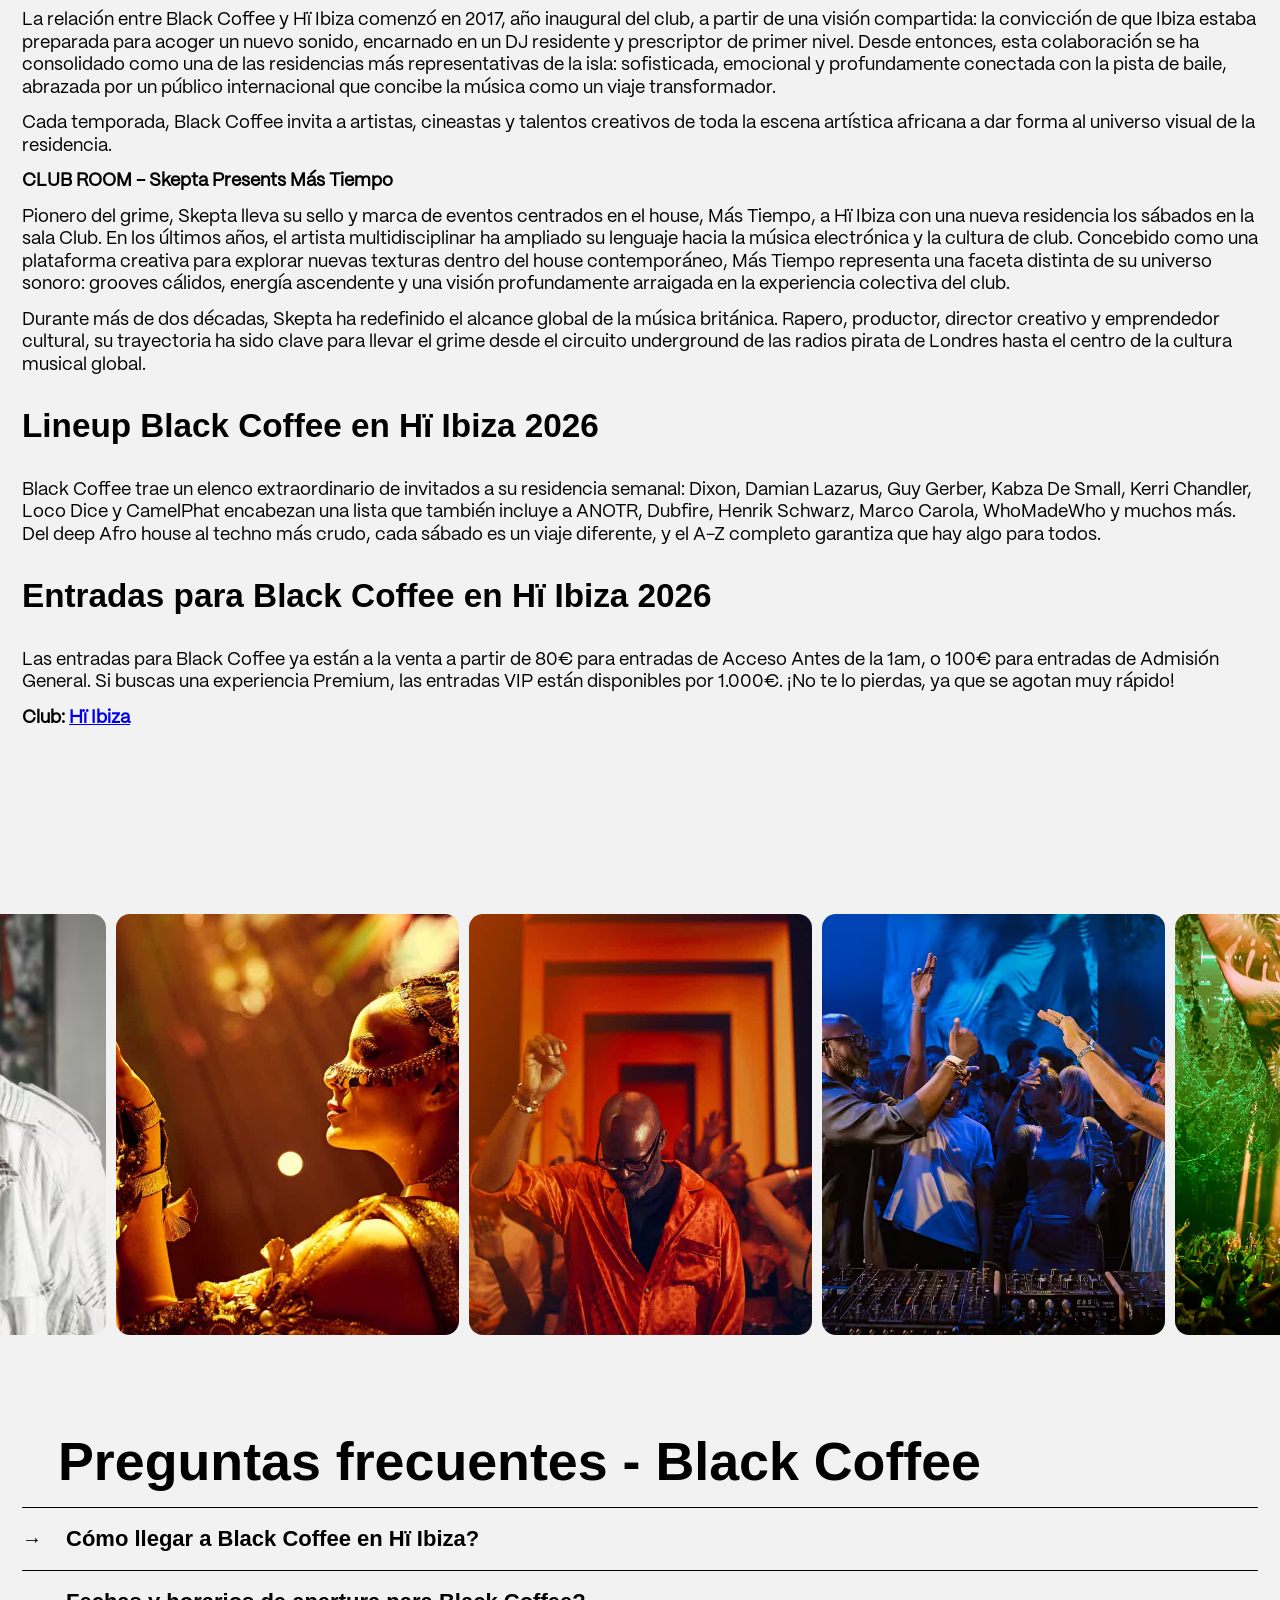
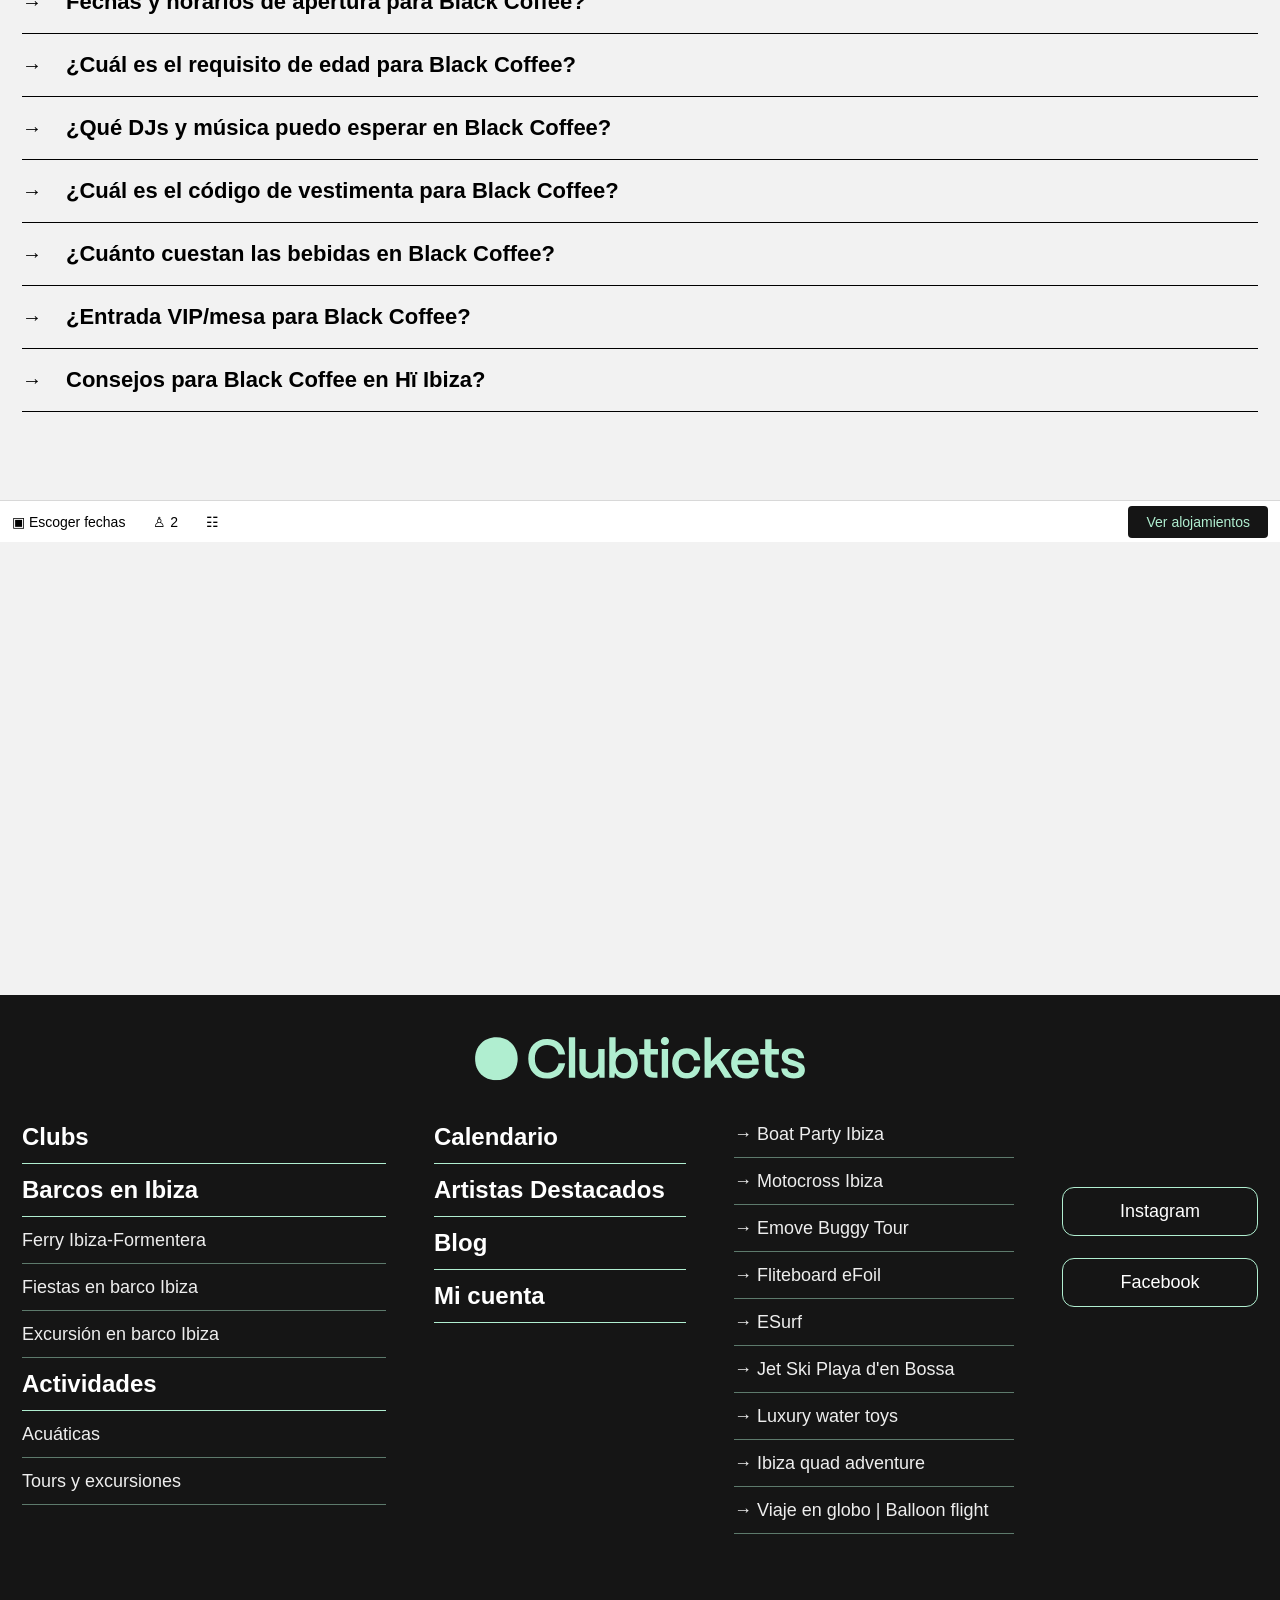
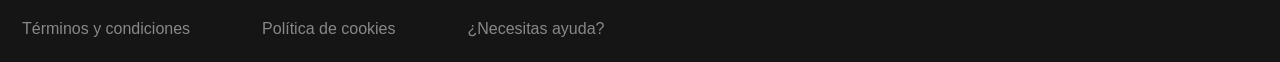
==== commit 98a4b411: "dettalñes home" ====
--- a/index.html
+++ b/index.html
@@ -1,11 +1,14 @@
 <!DOCTYPE html>
 <html lang="es">
+
 <head>
   <meta charset="UTF-8">
   <meta name="viewport" content="width=device-width, initial-scale=1.0">
   <title>Black Coffee 2026 en Hï Ibiza | Clubtickets</title>
+  <link rel="icon" type="image/svg+xml" href="favicon.svg">
   <link rel="stylesheet" href="styles.css">
 </head>
+
 <body>
   <header class="site-header">
     <a class="brand" href="#top" aria-label="Clubtickets">
@@ -27,7 +30,7 @@
 
   <main id="top">
     <section class="hero" aria-label="Black Coffee en Hï Ibiza">
-      <img src="img/smart_retina_.jpeg" alt="Black Coffee" class="hero-img">
+      <img src="img/smart_retina_.webp" alt="Black Coffee" class="hero-img">
       <div class="hero-shade"></div>
       <div class="hero-title">
         <h1>Black Coffee</h1>
@@ -68,41 +71,210 @@
       </div>
 
       <article class="event-copy">
-        <h2>Black Coffee toca en Hï Ibiza todos los sábados en el Theatre, mientras que Skepta trae Más Tiempo al Club Room</h2>
+        <h2>Black Coffee toca en Hï Ibiza todos los sábados en el Theatre, mientras que Skepta trae Más Tiempo al Club
+          Room</h2>
 
         <p><strong>THEATRE - Black Coffee</strong></p>
-        <p>El artista responsable de uno de los sonidos más influyentes de nuestro tiempo regresa para celebrar el octavo año de su emblemática residencia de los sábados en Hï Ibiza, renovando una alianza que se ha convertido en un auténtico símbolo de la isla por su impacto en la música electrónica contemporánea.</p>
-        <p>Figura singular dentro de la escena electrónica, la propuesta sonora de Black Coffee, una fusión entre raíces africanas, sensibilidad afropolitana y una intuición musical afinada durante décadas, lo situó como pionero del afro house mucho antes de que este sonido alcanzara proyección global. Fue además el primer artista africano en ganar un GRAMMY al Mejor Álbum Dance/Electronic por Subconsciously, un hito que consolidó su papel como embajador global de los sonidos africanos.</p>
-        <p>La relación entre Black Coffee y Hï Ibiza comenzó en 2017, año inaugural del club, a partir de una visión compartida: la convicción de que Ibiza estaba preparada para acoger un nuevo sonido, encarnado en un DJ residente y prescriptor de primer nivel. Desde entonces, esta colaboración se ha consolidado como una de las residencias más representativas de la isla: sofisticada, emocional y profundamente conectada con la pista de baile, abrazada por un público internacional que concibe la música como un viaje transformador.</p>
-        <p>Cada temporada, Black Coffee invita a artistas, cineastas y talentos creativos de toda la escena artística africana a dar forma al universo visual de la residencia.</p>
+        <p>El artista responsable de uno de los sonidos más influyentes de nuestro tiempo regresa para celebrar el
+          octavo año de su emblemática residencia de los sábados en Hï Ibiza, renovando una alianza que se ha convertido
+          en un auténtico símbolo de la isla por su impacto en la música electrónica contemporánea.</p>
+        <p>Figura singular dentro de la escena electrónica, la propuesta sonora de Black Coffee, una fusión entre raíces
+          africanas, sensibilidad afropolitana y una intuición musical afinada durante décadas, lo situó como pionero
+          del afro house mucho antes de que este sonido alcanzara proyección global. Fue además el primer artista
+          africano en ganar un GRAMMY al Mejor Álbum Dance/Electronic por Subconsciously, un hito que consolidó su papel
+          como embajador global de los sonidos africanos.</p>
+        <p>La relación entre Black Coffee y Hï Ibiza comenzó en 2017, año inaugural del club, a partir de una visión
+          compartida: la convicción de que Ibiza estaba preparada para acoger un nuevo sonido, encarnado en un DJ
+          residente y prescriptor de primer nivel. Desde entonces, esta colaboración se ha consolidado como una de las
+          residencias más representativas de la isla: sofisticada, emocional y profundamente conectada con la pista de
+          baile, abrazada por un público internacional que concibe la música como un viaje transformador.</p>
+        <p>Cada temporada, Black Coffee invita a artistas, cineastas y talentos creativos de toda la escena artística
+          africana a dar forma al universo visual de la residencia.</p>
 
         <p><strong>CLUB ROOM - Skepta Presents Más Tiempo</strong></p>
-        <p>Pionero del grime, Skepta lleva su sello y marca de eventos centrados en el house, Más Tiempo, a Hï Ibiza con una nueva residencia los sábados en la sala Club. En los últimos años, el artista multidisciplinar ha ampliado su lenguaje hacia la música electrónica y la cultura de club. Concebido como una plataforma creativa para explorar nuevas texturas dentro del house contemporáneo, Más Tiempo representa una faceta distinta de su universo sonoro: grooves cálidos, energía ascendente y una visión profundamente arraigada en la experiencia colectiva del club.</p>
-        <p>Durante más de dos décadas, Skepta ha redefinido el alcance global de la música británica. Rapero, productor, director creativo y emprendedor cultural, su trayectoria ha sido clave para llevar el grime desde el circuito underground de las radios pirata de Londres hasta el centro de la cultura musical global.</p>
+        <p>Pionero del grime, Skepta lleva su sello y marca de eventos centrados en el house, Más Tiempo, a Hï Ibiza con
+          una nueva residencia los sábados en la sala Club. En los últimos años, el artista multidisciplinar ha ampliado
+          su lenguaje hacia la música electrónica y la cultura de club. Concebido como una plataforma creativa para
+          explorar nuevas texturas dentro del house contemporáneo, Más Tiempo representa una faceta distinta de su
+          universo sonoro: grooves cálidos, energía ascendente y una visión profundamente arraigada en la experiencia
+          colectiva del club.</p>
+        <p>Durante más de dos décadas, Skepta ha redefinido el alcance global de la música británica. Rapero, productor,
+          director creativo y emprendedor cultural, su trayectoria ha sido clave para llevar el grime desde el circuito
+          underground de las radios pirata de Londres hasta el centro de la cultura musical global.</p>
 
         <h2>Lineup Black Coffee en Hï Ibiza 2026</h2>
-        <p>Black Coffee trae un elenco extraordinario de invitados a su residencia semanal: Dixon, Damian Lazarus, Guy Gerber, Kabza De Small, Kerri Chandler, Loco Dice y CamelPhat encabezan una lista que también incluye a ANOTR, Dubfire, Henrik Schwarz, Marco Carola, WhoMadeWho y muchos más. Del deep Afro house al techno más crudo, cada sábado es un viaje diferente, y el A-Z completo garantiza que hay algo para todos.</p>
+        <p>Black Coffee trae un elenco extraordinario de invitados a su residencia semanal: Dixon, Damian Lazarus, Guy
+          Gerber, Kabza De Small, Kerri Chandler, Loco Dice y CamelPhat encabezan una lista que también incluye a ANOTR,
+          Dubfire, Henrik Schwarz, Marco Carola, WhoMadeWho y muchos más. Del deep Afro house al techno más crudo, cada
+          sábado es un viaje diferente, y el A-Z completo garantiza que hay algo para todos.</p>
 
         <h2>Entradas para Black Coffee en Hï Ibiza 2026</h2>
-        <p>Las entradas para Black Coffee ya están a la venta a partir de 80€ para entradas de Acceso Antes de la 1am, o 100€ para entradas de Admisión General. Si buscas una experiencia Premium, las entradas VIP están disponibles por 1.000€. ¡No te lo pierdas, ya que se agotan muy rápido!</p>
+        <p>Las entradas para Black Coffee ya están a la venta a partir de 80€ para entradas de Acceso Antes de la 1am, o
+          100€ para entradas de Admisión General. Si buscas una experiencia Premium, las entradas VIP están disponibles
+          por 1.000€. ¡No te lo pierdas, ya que se agotan muy rápido!</p>
         <p><strong>Club:</strong> <a href="#ubicacion">Hï Ibiza</a></p>
       </article>
 
       <div class="gallery" aria-label="Galería Black Coffee">
+        <img src="img/galeria0.avif" alt="Ambiente de Black Coffee en Hï Ibiza">
         <img src="img/galeria1.jpeg" alt="Ambiente de Black Coffee en Hï Ibiza">
         <img src="img/galeria2.jpeg" alt="Black Coffee en cabina">
+        <img src="img/galeria3.avif" alt="Black Coffee en cabina">
+        <img src="img/galeria4.avif" alt="Black Coffee en cabina">
       </div>
 
       <section class="faq" id="extras">
         <h2>Preguntas frecuentes - Black Coffee</h2>
-        <button type="button">→ <span>Cómo llegar a Black Coffee en Hï Ibiza?</span></button>
-        <button type="button">→ <span>Fechas y horarios de apertura para Black Coffee?</span></button>
-        <button type="button">→ <span>¿Cuál es el requisito de edad para Black Coffee?</span></button>
-        <button type="button">→ <span>¿Qué DJs y música puedo esperar en Black Coffee?</span></button>
-        <button type="button">→ <span>¿Cuál es el código de vestimenta para Black Coffee?</span></button>
-        <button type="button">→ <span>¿Cuánto cuestan las bebidas en Black Coffee?</span></button>
-        <button type="button">→ <span>¿Entrada VIP/mesa para Black Coffee?</span></button>
-        <button type="button">→ <span>Consejos para Black Coffee en Hï Ibiza?</span></button>
+
+        <details>
+          <summary>Cómo llegar a Black Coffee en Hï Ibiza?</summary>
+          <div class="faq-answer">
+            <p>Black Coffee tiene lugar en Hï Ibiza, que se encuentra en Carretera Playa d'en Bossa, frente a Ushuaïa
+              Ibiza.<br>
+              Enlace de Google Maps: <a href="https://maps.app.goo.gl/q3icyHytEB4fkg2i9" target="_blank"
+                rel="noopener">https://maps.app.goo.gl/q3icyHytEB4fkg2i9</a></p>
+            <p><strong>Autobús:</strong> Hay una parada de autobús en la entrada de Hï Ibiza.</p>
+            <ul>
+              <li>Ibiza – Playa d'en Bossa: Línea 14 (€2).</li>
+              <li>San Antonio – Playa d'en Bossa: Discobus Línea 3B (€5)</li>
+              <li>Santa Eulalia – Playa d'en Bossa: Línea 13 (a Ibiza) y luego tomar otro autobús a Playa d'en Bossa.
+              </li>
+            </ul>
+            <p><strong>Taxi:</strong> Hay una parada de taxis en la entrada de Hï Ibiza. Los precios varían dependiendo
+              del punto de partida.</p>
+            <ul>
+              <li>Desde la ciudad de Ibiza a Hï Ibiza: Alrededor de €15, con un trayecto de aproximadamente 10 minutos.
+              </li>
+              <li>Desde San Antonio a Hï Ibiza: Tarda unos 25 minutos. El precio es aproximadamente €35.</li>
+              <li>Desde Santa Eulalia a Hï Ibiza: Similar a San Antonio, con un trayecto de poco más de 25 minutos y un
+                precio de alrededor de €35.</li>
+            </ul>
+            <p><strong>Transfer privado:</strong> Colaboramos con Dipesa, la empresa de transporte privado más grande y
+              profesional de Ibiza. Los precios varían dependiendo de la ruta.</p>
+            <div class="faq-help">
+              <span>¿Aún necesitas ayuda?</span>
+              <button type="button">Sí</button>
+              <button type="button">No</button>
+            </div>
+          </div>
+        </details>
+
+        <details>
+          <summary>Fechas y horarios de apertura para Black Coffee?</summary>
+          <div class="faq-answer">
+            <p>Black Coffee tiene lugar en Hï Ibiza todos los sábados del 2 de mayo al 3 de octubre de 2026.</p>
+            <p>El evento Black Coffee comienza a las 23:30 horas.</p>
+            <div class="faq-help">
+              <span>¿Aún necesitas ayuda?</span>
+              <button type="button">Sí</button>
+              <button type="button">No</button>
+            </div>
+          </div>
+        </details>
+
+        <details>
+          <summary>¿Cuál es el requisito de edad para Black Coffee?</summary>
+          <div class="faq-answer">
+            <p>Para entrar en Hï Ibiza debes tener 18 años o más.<br>
+              No se permite la entrada a nadie menor de esa edad, incluso si están acompañados por otro adulto o sus
+              padres.</p>
+            <div class="faq-help">
+              <span>¿Aún necesitas ayuda?</span>
+              <button type="button">Sí</button>
+              <button type="button">No</button>
+            </div>
+          </div>
+        </details>
+
+        <details>
+          <summary>¿Qué DJs y música puedo esperar en Black Coffee?</summary>
+          <div class="faq-answer">
+            <p>Black Coffee liderará el Teatro y Skepta estará allí cada semana en el Club Room. Puedes ver a los otros
+              artistas que se unirán a ellos durante el proceso de compra.</p>
+            <p>Black Coffee toca Afropolitan, Afro house y deep house.</p>
+            <p>Skepta toca house y tech house.</p>
+            <div class="faq-help">
+              <span>¿Aún necesitas ayuda?</span>
+              <button type="button">Sí</button>
+              <button type="button">No</button>
+            </div>
+          </div>
+        </details>
+
+        <details>
+          <summary>¿Cuál es el código de vestimenta para Black Coffee?</summary>
+          <div class="faq-answer">
+            <p><u><strong>Para el evento Black Coffee el código de vestimenta para la Entrada General es
+                  casual.</strong></u><br>
+              Código de vestimenta: No se permiten chanclas, trajes de baño, torsos descubiertos, hombres con chalecos,
+              pantalones de chándal, sudaderas, zapatillas deportivas o gorros y/o camisetas de equipos de
+              fútbol/baloncesto, así como cualquier atuendo ideológico que pueda ofender la sensibilidad de los
+              asistentes en las instalaciones de Hï Ibiza. Tampoco se permitirá la entrada con palos para selfies.</p>
+            <p><u><strong>Black Coffee: código de vestimenta para el Área VIP:</strong></u><br>
+              Código de vestimenta — apunta a la sofisticación. <strong>IMPORTANTE: *los hombres deben usar pantalones
+                largos*</strong></p>
+            <div class="faq-help">
+              <span>¿Aún necesitas ayuda?</span>
+              <button type="button">Sí</button>
+              <button type="button">No</button>
+            </div>
+          </div>
+        </details>
+
+        <details>
+          <summary>¿Cuánto cuestan las bebidas en Black Coffee?</summary>
+          <div class="faq-answer">
+            <p>En cuanto a las bebidas, una bebida combinada (vodka limón, gin tonic, etc.) costará desde 23€, una
+              cerveza 18€ y agua 15€. Para esto, recomendamos comprar por adelantado el paquete de 5 bebidas por 99,99€
+              y ahorrar hasta 30€.</p>
+            <div class="faq-help">
+              <span>¿Aún necesitas ayuda?</span>
+              <button type="button">Sí</button>
+              <button type="button">No</button>
+            </div>
+          </div>
+        </details>
+
+        <details>
+          <summary>¿Entrada VIP/mesa para Black Coffee?</summary>
+          <div class="faq-answer">
+            <p><strong>ENTRADA EXPERIENCIA VIP</strong> está disponible para este evento a un precio de 1.000 € por
+              persona.<br>
+              Incluye <strong>acceso prioritario</strong> a través de la entrada VIP (Industry Access), <strong>acceso a
+                áreas VIP</strong> (excluyendo el área de mesas VIP y balcones privados) y <strong>5 bebidas por
+                entrada</strong> (excluyendo Champagne). Las entradas EXPERIENCIA VIP están disponibles durante el
+              proceso de compra de la mayoría de los eventos de Hï Ibiza.</p>
+            <p>Las mesas VIP para Black Coffee operan con un gasto mínimo. Para reservar una mesa, se requiere pagar una
+              cantidad establecida, que varía dependiendo del evento, la ubicación de la mesa y el momento de su
+              reserva.<br>
+              Reservar una mesa VIP incluye la entrada para usted y sus invitados a través del acceso VIP, una mesa
+              privada, y el gasto mínimo se utiliza como crédito para comprar botellas.<br>
+              Si está interesado en reservar una mesa VIP, por favor contacte directamente con el departamento VIP.</p>
+            <div class="faq-help">
+              <span>¿Aún necesitas ayuda?</span>
+              <button type="button">Sí</button>
+              <button type="button">No</button>
+            </div>
+          </div>
+        </details>
+
+        <details>
+          <summary>Consejos para Black Coffee en Hï Ibiza?</summary>
+          <div class="faq-answer">
+            <p>Si tu hotel está ubicado en Playa d'en Bossa, ¡tómate una copa durante la fiesta de Ushuaïa en el secreto
+              Rooftop de la Torre Ushuaïa! Reserva tu bebida solo aquí.</p>
+            <p>También puedes disfrutar de un menú en Hell's Kitchen de Gordon Ramsay antes de ir a Hï Ibiza. El
+              restaurante está ubicado en The Unexpected Ibiza Hotel y está abierto de 19:00 horas a 23:30 horas. Puedes
+              realizar tu compra a través del siguiente enlace: aquí</p>
+            <p>No te pierdas la experiencia en 'The Wild Corner' en Hï Ibiza, el baño más infame del mundo. Espera lo
+              mejor del house y disco, con invitados de renombre que se presentan para sets no anunciados.</p>
+            <div class="faq-help">
+              <span>¿Aún necesitas ayuda?</span>
+              <button type="button">Sí</button>
+              <button type="button">No</button>
+            </div>
+          </div>
+        </details>
       </section>
     </section>
 
@@ -113,13 +285,11 @@
         <span>☷</span>
         <button type="button">Ver alojamientos</button>
       </div>
-      <div class="map">
-        <button type="button">Mostrar Lista</button>
-        <div class="pin" aria-label="Hï Ibiza"></div>
-        <span class="price p1">2.596.288 $</span>
-        <span class="price p2">1.249.952 $</span>
-        <span class="price p3">2.260.954 $</span>
-        <span class="price p4">1.653.764 $</span>
+      <div class="map-embed">
+        <iframe
+          src="https://www.google.com/maps/embed?pb=!1m14!1m8!1m3!1d3105.67117726365!2d1.4015884!3d38.8857644!3m2!1i1024!2i768!4f13.1!3m3!1m2!1s0x129945cd51d4310d%3A0xea8bf3bbed0f6cab!2zSMOvIEliaXph!5e0!3m2!1ses-419!2sco!4v1781215178557!5m2!1ses-419!2sco"
+          width="100%" height="450" style="border:0;" allowfullscreen="" loading="lazy"
+          referrerpolicy="no-referrer-when-downgrade"></iframe>
       </div>
     </section>
   </main>
@@ -166,9 +336,14 @@
     </div>
   </footer>
 
-  <button class="chat" aria-label="Ayuda">☻</button>
-  <button class="cookies" aria-label="Cookies">☼</button>
+  <button class="chat" aria-label="Ayuda">
+    <img src="img/bizar-help.webp" alt="Ayuda">
+  </button>
+  <button class="cookies" aria-label="Cookies">
+    <img src="img/cookies_biza.png" alt="Cookies">
+  </button>
 
   <script src="script.js"></script>
 </body>
-</html>
+
+</html>
--- a/styles.css
+++ b/styles.css
@@ -1,3 +1,10 @@
+@font-face {
+  font-family: 'PP Mori';
+  src: url('PPMori-Regular-biza.otf') format('opentype');
+  font-weight: 400;
+  font-style: normal;
+}
+
 :root {
   --black: #151515;
   --paper: #f2f2f2;
@@ -72,9 +79,9 @@
   border-radius: 12px;
   box-shadow: 0 5px 20px #0002;
   display: flex;
-  gap: 9px;
+  gap: 12px;
   left: 50%;
-  padding: 7px 12px;
+  padding: 10px 16px;
   position: absolute;
   transform: translateX(-50%);
 }
@@ -83,9 +90,9 @@
   align-items: center;
   border-radius: 8px;
   display: flex;
-  font-size: 12px;
-  gap: 6px;
-  padding: 8px 11px;
+  font-size: 14px;
+  gap: 8px;
+  padding: 10px 14px;
   text-decoration: none;
   white-space: nowrap;
 }
@@ -105,8 +112,8 @@
 }
 
 .pill-nav img {
-  height: 18px;
-  width: 18px;
+  height: 20px;
+  width: 20px;
 }
 
 .header-actions {
@@ -143,7 +150,7 @@
 
 .hero {
   background: #9d9d9d;
-  height: 535px;
+  height: 600px;
   overflow: hidden;
   position: relative;
 }
@@ -153,13 +160,13 @@
   filter: grayscale(1);
   height: 100%;
   object-fit: cover;
-  object-position: center 24%;
-  opacity: .82;
+  object-position: center 35%;
+  opacity: 1;
   width: 100%;
 }
 
 .hero-shade {
-  background: linear-gradient(90deg, #0007 0%, #0002 45%, #fff3 100%);
+  background: linear-gradient(90deg, rgba(60, 40, 20, 0.4) 0%, rgba(60, 40, 20, 0.2) 45%, rgba(255, 255, 255, 0.1) 100%);
   inset: 0;
   position: absolute;
 }
@@ -196,7 +203,7 @@
 .event-panel {
   background: var(--paper);
   border-radius: 24px 24px 0 0;
-  margin-top: -48px;
+  margin-top: -24px;
   padding: 78px 22px 30px;
   position: relative;
   z-index: 2;
@@ -219,7 +226,7 @@
 }
 
 .section-head h2 img {
-  width: 18px;
+  width: 24px;
 }
 
 .arrows {
@@ -241,7 +248,7 @@
 .dates-row {
   display: grid;
   gap: 12px;
-  grid-auto-columns: minmax(174px, 1fr);
+  grid-auto-columns: minmax(350px, 1fr);
   grid-auto-flow: column;
   overflow-x: auto;
   padding-bottom: 32px;
@@ -256,51 +263,52 @@
 .date-card {
   background: var(--white);
   border-radius: 18px;
-  min-height: 140px;
-  padding: 18px 18px 17px;
+  min-height: 253px;
+  padding: 24px 24px 22px;
 }
 
 .date-card .day {
   background: var(--paper);
   border-radius: 20px;
   display: inline-block;
-  font-size: 12px;
-  padding: 5px 10px;
+  font-size: 18px;
+  padding: 8px 16px;
 }
 
 .date-card .info-icon {
   float: right;
-  width: 17px;
+  width: 24px;
 }
 
 .date-card .time {
   align-items: center;
   display: flex;
-  font-size: 13px;
-  gap: 5px;
-  margin: 16px 0 7px;
+  font-size: 20px;
+  gap: 8px;
+  margin: 30px 0 15px;
 }
 
 .date-card .time img {
-  width: 14px;
+  width: 22px;
 }
 
 .date-card strong {
   display: block;
-  font-size: 20px;
+  font-size: 32px;
   line-height: 1;
-  margin-bottom: 17px;
+  margin-bottom: 25px;
 }
 
 .date-card a {
   background: var(--lavender);
   border: 0;
-  border-radius: 7px;
+  border-radius: 10px;
   color: #000;
   display: inline-block;
   font-weight: 700;
   line-height: 1;
-  padding: 8px 12px;
+  padding: 14px 24px;
+  font-size: 18px;
   text-decoration: none;
 }
 
@@ -313,33 +321,33 @@
 .rules {
   display: grid;
   gap: 8px;
-  grid-template-columns: repeat(4, minmax(120px, 1fr));
-  max-width: 690px;
+  grid-template-columns: repeat(4, 207px);
+  max-width: 860px;
 }
 
 .rules article {
   border: 1px solid var(--lavender);
   border-radius: 7px;
-  min-height: 70px;
-  padding: 10px;
+  min-height: 133px;
+  padding: 15px;
 }
 
 .rules img {
   display: block;
-  margin-bottom: 10px;
-  width: 17px;
+  margin-bottom: 15px;
+  width: 24px;
 }
 
 .rules strong {
   display: block;
-  font-size: 14px;
+  font-size: 18px;
   line-height: 1.15;
 }
 
 .rules span {
   display: block;
-  font-size: 12px;
-  margin-top: 2px;
+  font-size: 14px;
+  margin-top: 4px;
 }
 
 .event-copy {
@@ -359,6 +367,7 @@
 }
 
 .event-copy p {
+  font-family: 'PP Mori', Arial, "Helvetica Neue", sans-serif;
   font-size: 18px;
   line-height: 1.25;
   margin: 0 0 13px;
@@ -372,12 +381,13 @@
 .gallery {
   display: grid;
   gap: 10px;
-  grid-template-columns: .55fr .9fr;
+  grid-template-columns: repeat(5, 343px);
+  justify-content: center;
   margin: 185px 0 100px;
 }
 
 .gallery img {
-  aspect-ratio: 16 / 7;
+  aspect-ratio: 343 / 421;
   background: #ddd;
   border-radius: 14px;
   display: block;
@@ -397,23 +407,84 @@
   margin: 0 0 18px 36px;
 }
 
-.faq button {
-  align-items: center;
-  background: transparent;
-  border: 0;
+.faq details {
   border-top: 1px solid #000;
+}
+
+.faq details:last-of-type {
+  border-bottom: 1px solid #000;
+}
+
+.faq summary {
+  align-items: center;
+  cursor: pointer;
   display: flex;
   font-size: 22px;
   font-weight: 700;
-  gap: 32px;
+  gap: 24px;
+  list-style: none;
   min-height: 62px;
   padding: 13px 0;
   text-align: left;
   width: 100%;
 }
 
-.faq button:last-child {
-  border-bottom: 1px solid #000;
+.faq summary::-webkit-details-marker {
+  display: none;
+}
+
+.faq summary::before {
+  content: "→";
+  font-size: 20px;
+  font-weight: 400;
+  line-height: 1;
+}
+
+.faq details[open] summary::before {
+  content: "↑";
+}
+
+.faq-answer {
+  font-size: 16px;
+  line-height: 1.5;
+  padding: 0 0 24px 44px;
+}
+
+.faq-answer p {
+  margin: 0 0 12px;
+}
+
+.faq-answer a {
+  color: #0000ee;
+  font-weight: 700;
+  text-decoration: none;
+}
+
+.faq-answer ul {
+  margin: 0 0 12px;
+  padding-left: 20px;
+}
+
+.faq-help {
+  align-items: center;
+  display: flex;
+  gap: 12px;
+  margin-top: 16px;
+}
+
+.faq-help span {
+  font-size: 14px;
+}
+
+.faq-help button {
+  background: transparent;
+  border: 1px solid #000;
+  border-radius: 50%;
+  cursor: pointer;
+  font-size: 13px;
+  height: 34px;
+  padding: 0;
+  width: 34px;
 }
 
 .map-section {
@@ -465,7 +536,7 @@
   opacity: .55;
 }
 
-.map > button {
+.map>button {
   background: var(--white);
   border: 0;
   border-radius: 22px;
@@ -508,10 +579,25 @@
   z-index: 2;
 }
 
-.p1 { left: 51%; top: 55%; }
-.p2 { left: 35%; top: 80%; }
-.p3 { left: 42%; top: 67%; }
-.p4 { left: 58%; top: 38%; }
+.p1 {
+  left: 51%;
+  top: 55%;
+}
+
+.p2 {
+  left: 35%;
+  top: 80%;
+}
+
+.p3 {
+  left: 42%;
+  top: 67%;
+}
+
+.p4 {
+  left: 58%;
+  top: 38%;
+}
 
 .site-footer {
   background: var(--black);
@@ -530,8 +616,10 @@
 
 .footer-grid {
   display: grid;
-  gap: 72px;
-  grid-template-columns: 1.45fr 1fr 1.1fr .72fr;
+  gap: 48px;
+  grid-template-columns: 1.3fr 0.9fr 1fr 0.7fr;
+  margin: 0 auto;
+  max-width: 1360px;
 }
 
 .site-footer h3 {
@@ -578,14 +666,17 @@
 
 .chat,
 .cookies {
-  background: #fff;
-  border: 3px solid var(--lavender);
+  background: transparent;
+  border: 0;
   border-radius: 50%;
   bottom: 18px;
-  height: 43px;
+  cursor: pointer;
+  height: 50px;
+  overflow: hidden;
+  padding: 0;
   position: fixed;
   transition: bottom 0.3s cubic-bezier(0.16, 1, 0.3, 1);
-  width: 43px;
+  width: 50px;
   z-index: 30;
 }
 
@@ -595,6 +686,14 @@
 
 .cookies {
   left: 18px;
+}
+
+.chat img,
+.cookies img {
+  display: block;
+  height: 100%;
+  object-fit: cover;
+  width: 100%;
 }
 
 .tickets-page {
@@ -674,7 +773,7 @@
   padding: 26px 28px 22px;
 }
 
-.event-summary > img {
+.event-summary>img {
   border-radius: 8px;
   box-shadow: 0 8px 22px #0002;
   height: 68px;
@@ -884,7 +983,7 @@
 
   .event-panel {
     border-radius: 18px 18px 0 0;
-    margin-top: -28px;
+    margin-top: -14px;
     padding: 42px 14px 78px;
   }
 
@@ -1168,11 +1267,11 @@
   .checkout-footer-container {
     padding: 12px 16px;
   }
-  
+
   .checkout-footer-price {
     font-size: 20px;
   }
-  
+
   .checkout-footer-btn {
     font-size: 14px;
     padding: 10px 20px;
@@ -1183,3 +1282,402 @@
     bottom: 86px;
   }
 }
+
+/* ==========================================================================
+   Checkout Page Layout & Components
+   ========================================================================== */
+.checkout-page {
+  background: linear-gradient(to bottom, #bbc0f9 68%, var(--paper) 68%);
+  min-height: 100vh;
+}
+
+.checkout-main {
+  background: transparent;
+  margin: 0;
+  min-height: 100vh;
+  padding: 110px 20px 40px;
+  position: relative;
+  width: 100%;
+}
+
+.checkout-grid {
+  display: grid;
+  grid-template-columns: 1.2fr 0.8fr;
+  gap: 32px;
+  margin: 0 auto;
+  max-width: 1180px;
+  width: 100%;
+}
+
+.checkout-left,
+.checkout-right {
+  display: flex;
+  flex-direction: column;
+}
+
+.buyer-info-card {
+  padding: 30px;
+}
+
+.buyer-info-card h2 {
+  font-size: 22px;
+  font-weight: 700;
+  margin: 0 0 12px;
+  color: #000;
+}
+
+.buyer-info-desc {
+  color: #000;
+  font-size: 13px;
+  line-height: 1.45;
+  margin: 0 0 24px;
+}
+
+.buyer-info-desc strong {
+  font-weight: 700;
+}
+
+.buyer-form .form-row {
+  display: grid;
+  grid-template-columns: 1fr 1fr;
+  gap: 16px;
+  margin-bottom: 16px;
+}
+
+.buyer-form input[type="text"],
+.buyer-form input[type="email"],
+.buyer-form input[type="tel"] {
+  border: 1px solid #707070;
+  border-radius: 10px;
+  font-size: 14px;
+  height: 48px;
+  padding: 0 16px;
+  width: 100%;
+  background: #fff;
+  color: #000;
+  outline: none;
+}
+
+.buyer-form input::placeholder {
+  color: #8e8e93;
+}
+
+.phone-input-container {
+  align-items: center;
+  border: 1px solid #707070;
+  border-radius: 10px;
+  display: flex;
+  height: 48px;
+  margin-bottom: 24px;
+  overflow: hidden;
+  background: #fff;
+  padding: 0 16px;
+}
+
+.country-select {
+  align-items: center;
+  display: flex;
+  gap: 8px;
+  margin-right: 12px;
+  user-select: none;
+  border-right: 1px solid #d8d8d8;
+  padding-right: 12px;
+}
+
+.country-select .flag {
+  font-size: 18px;
+}
+
+.country-select .dropdown-arrow {
+  font-size: 8px;
+  color: #666;
+}
+
+.phone-input-container input[type="tel"] {
+  border: 0;
+  height: 100%;
+  padding: 0;
+  width: 100%;
+}
+
+.consent-checkboxes {
+  margin-bottom: 30px;
+}
+
+.custom-checkbox-label {
+  align-items: flex-start;
+  cursor: pointer;
+  display: flex;
+  gap: 16px;
+  margin-bottom: 20px;
+}
+
+.custom-checkbox-label input[type="checkbox"] {
+  display: none;
+}
+
+.checkbox-circle {
+  border: 2px solid #000;
+  border-radius: 50%;
+  display: inline-block;
+  flex-shrink: 0;
+  height: 22px;
+  position: relative;
+  width: 22px;
+  background: #fff;
+}
+
+.custom-checkbox-label input[type="checkbox"]:checked+.checkbox-circle::after {
+  background: #000;
+  border-radius: 50%;
+  content: "";
+  height: 12px;
+  left: 50%;
+  position: absolute;
+  top: 50%;
+  transform: translate(-50%, -50%);
+  width: 12px;
+}
+
+.checkbox-text {
+  font-size: 13px;
+  line-height: 1.45;
+  color: #000;
+}
+
+.checkbox-text a {
+  color: inherit;
+  text-decoration: underline;
+}
+
+.submit-btn {
+  background: #8e8e93;
+  border: 0;
+  border-radius: 12px;
+  color: #fff;
+  font-size: 16px;
+  font-weight: 700;
+  height: 50px;
+  width: 100%;
+  max-width: 220px;
+  transition: background-color 0.2s ease, opacity 0.2s ease;
+}
+
+.submit-btn:not(:disabled) {
+  background: var(--black);
+  cursor: pointer;
+}
+
+.submit-btn:not(:disabled):hover {
+  opacity: 0.9;
+}
+
+.submit-btn:active:not(:disabled) {
+  transform: scale(0.98);
+}
+
+.collapsed-payment-card {
+  background: rgba(225, 228, 255, 0.75);
+  border-radius: 18px;
+  padding: 22px 28px;
+  margin-top: 24px;
+  box-shadow: none;
+}
+
+.collapsed-payment-card h2 {
+  color: #6d7085;
+  font-size: 18px;
+  margin: 0;
+  font-weight: 600;
+}
+
+.cart-card {
+  padding: 0;
+  overflow: hidden;
+}
+
+.cart-header-action {
+  background: #f2f2f2;
+  padding: 12px 24px;
+  display: flex;
+  justify-content: flex-end;
+  border-bottom: 1px solid #e4e4e8;
+}
+
+.continue-shopping-btn {
+  background: var(--black);
+  border: 0;
+  border-radius: 16px;
+  color: #fff;
+  font-size: 13px;
+  font-weight: 700;
+  padding: 8px 20px;
+  text-decoration: none;
+  transition: opacity 0.2s ease;
+}
+
+.continue-shopping-btn:hover {
+  opacity: 0.9;
+}
+
+.cart-card .cart-title-row {
+  display: flex;
+  justify-content: space-between;
+  align-items: center;
+  padding: 24px 24px 16px;
+}
+
+.cart-title-row h2 {
+  font-size: 18px;
+  font-weight: 700;
+  margin: 0;
+  color: #000;
+}
+
+.icon-btn {
+  background: transparent;
+  border: 0;
+  color: #777;
+  cursor: pointer;
+  display: inline-flex;
+  align-items: center;
+  justify-content: center;
+  padding: 6px;
+  transition: color 0.2s ease, transform 0.1s ease;
+}
+
+.icon-btn:hover {
+  color: #000;
+}
+
+.icon-btn:active {
+  transform: scale(0.9);
+}
+
+.cart-items-container {
+  padding: 0 24px 16px;
+}
+
+.cart-event-block {
+  margin-bottom: 20px;
+}
+
+.cart-event-title-row {
+  display: flex;
+  justify-content: space-between;
+  align-items: center;
+  margin-bottom: 4px;
+}
+
+.cart-event-date {
+  font-size: 14px;
+  font-weight: 700;
+  color: #000;
+}
+
+.cart-event-details {
+  font-size: 13px;
+  color: #000;
+  line-height: 1.45;
+}
+
+.cart-event-venue,
+.cart-event-artist {
+  margin: 0 0 2px;
+}
+
+.cart-event-artist {
+  font-weight: 700;
+}
+
+.cart-item-row {
+  display: flex;
+  justify-content: space-between;
+  align-items: center;
+  padding: 14px 0;
+  border-top: 1.5px solid #000;
+  border-bottom: 1.5px solid #000;
+  margin-bottom: 24px;
+}
+
+.cart-item-desc {
+  display: flex;
+  align-items: center;
+  gap: 8px;
+  font-size: 13px;
+  color: #000;
+}
+
+.cart-item-qty {
+  font-weight: 700;
+}
+
+.cart-item-name {
+  font-weight: 500;
+}
+
+.cart-item-price {
+  font-size: 14px;
+  font-weight: 700;
+  color: #000;
+}
+
+.cart-total-row {
+  display: flex;
+  justify-content: space-between;
+  align-items: center;
+  padding: 16px 24px 24px;
+  font-size: 18px;
+}
+
+.cart-total-row span {
+  font-weight: 600;
+}
+
+.cart-total-val {
+  font-size: 20px;
+  font-weight: 700;
+  color: #000;
+}
+
+@media (max-width: 900px) {
+  .checkout-grid {
+    grid-template-columns: 1fr;
+    gap: 24px;
+  }
+}
+
+@media (max-width: 560px) {
+  .checkout-page {
+    background: linear-gradient(to bottom, #bbc0f9 50%, var(--paper) 50%);
+  }
+
+  .checkout-main {
+    padding: 80px 12px 30px;
+  }
+
+  .buyer-info-card {
+    padding: 20px 16px;
+  }
+
+  .buyer-form .form-row {
+    grid-template-columns: 1fr;
+    gap: 12px;
+  }
+
+  .submit-btn {
+    max-width: 100%;
+  }
+
+  .cart-card .cart-title-row {
+    padding: 20px 16px 12px;
+  }
+
+  .cart-items-container {
+    padding: 0 16px 12px;
+  }
+
+  .cart-total-row {
+    padding: 12px 16px 20px;
+  }
+}
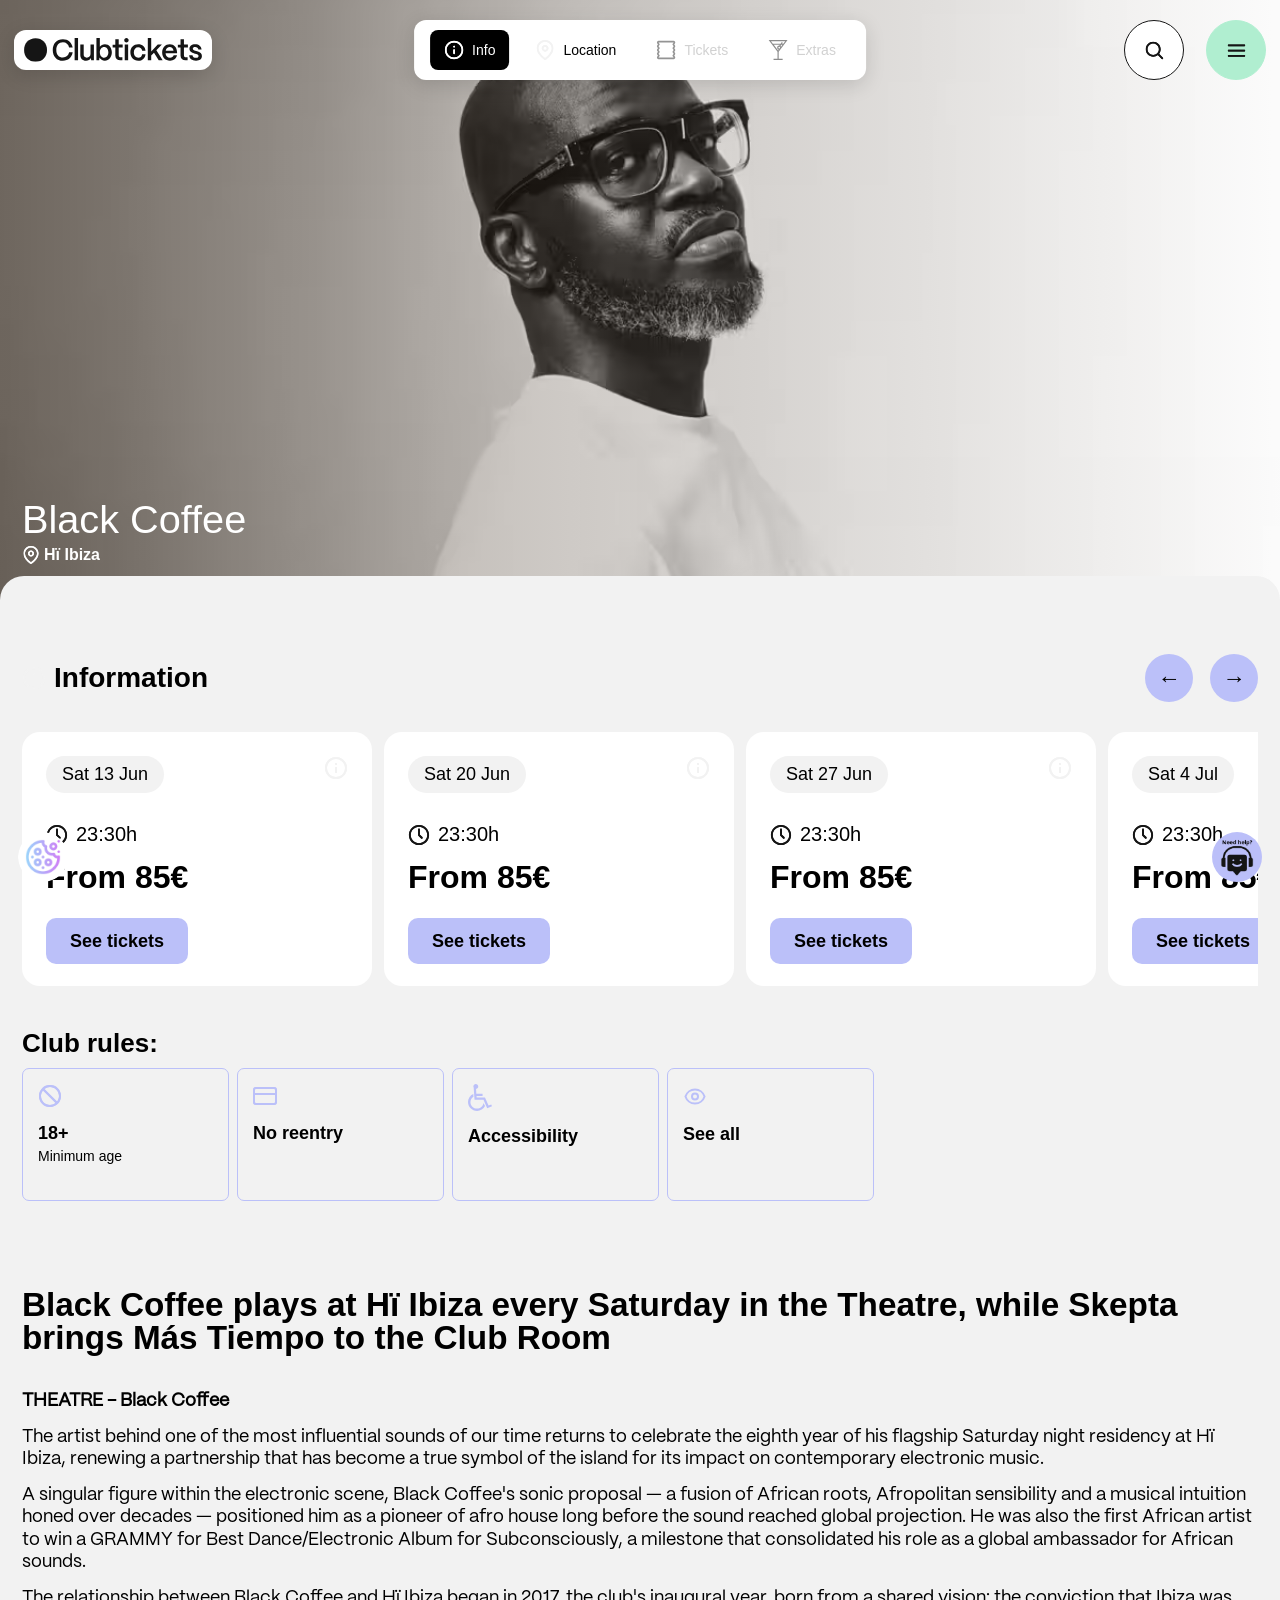
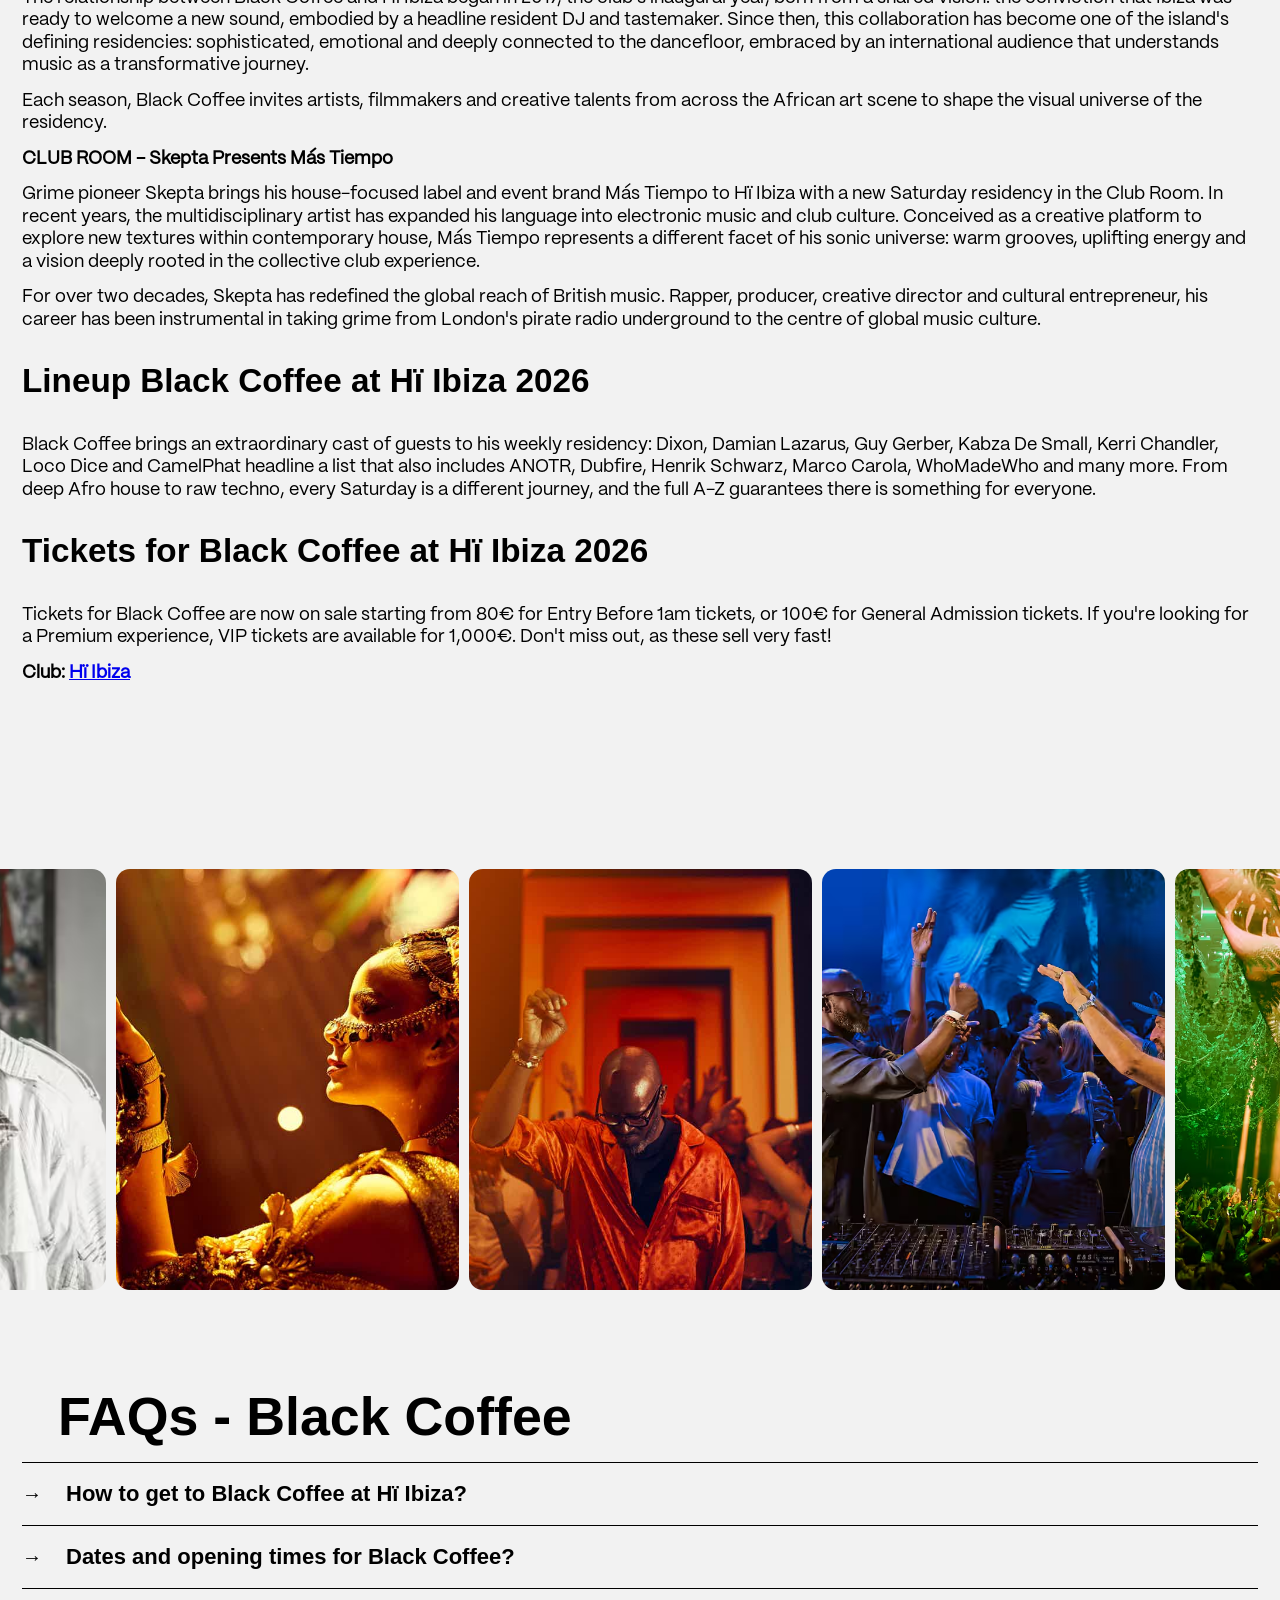
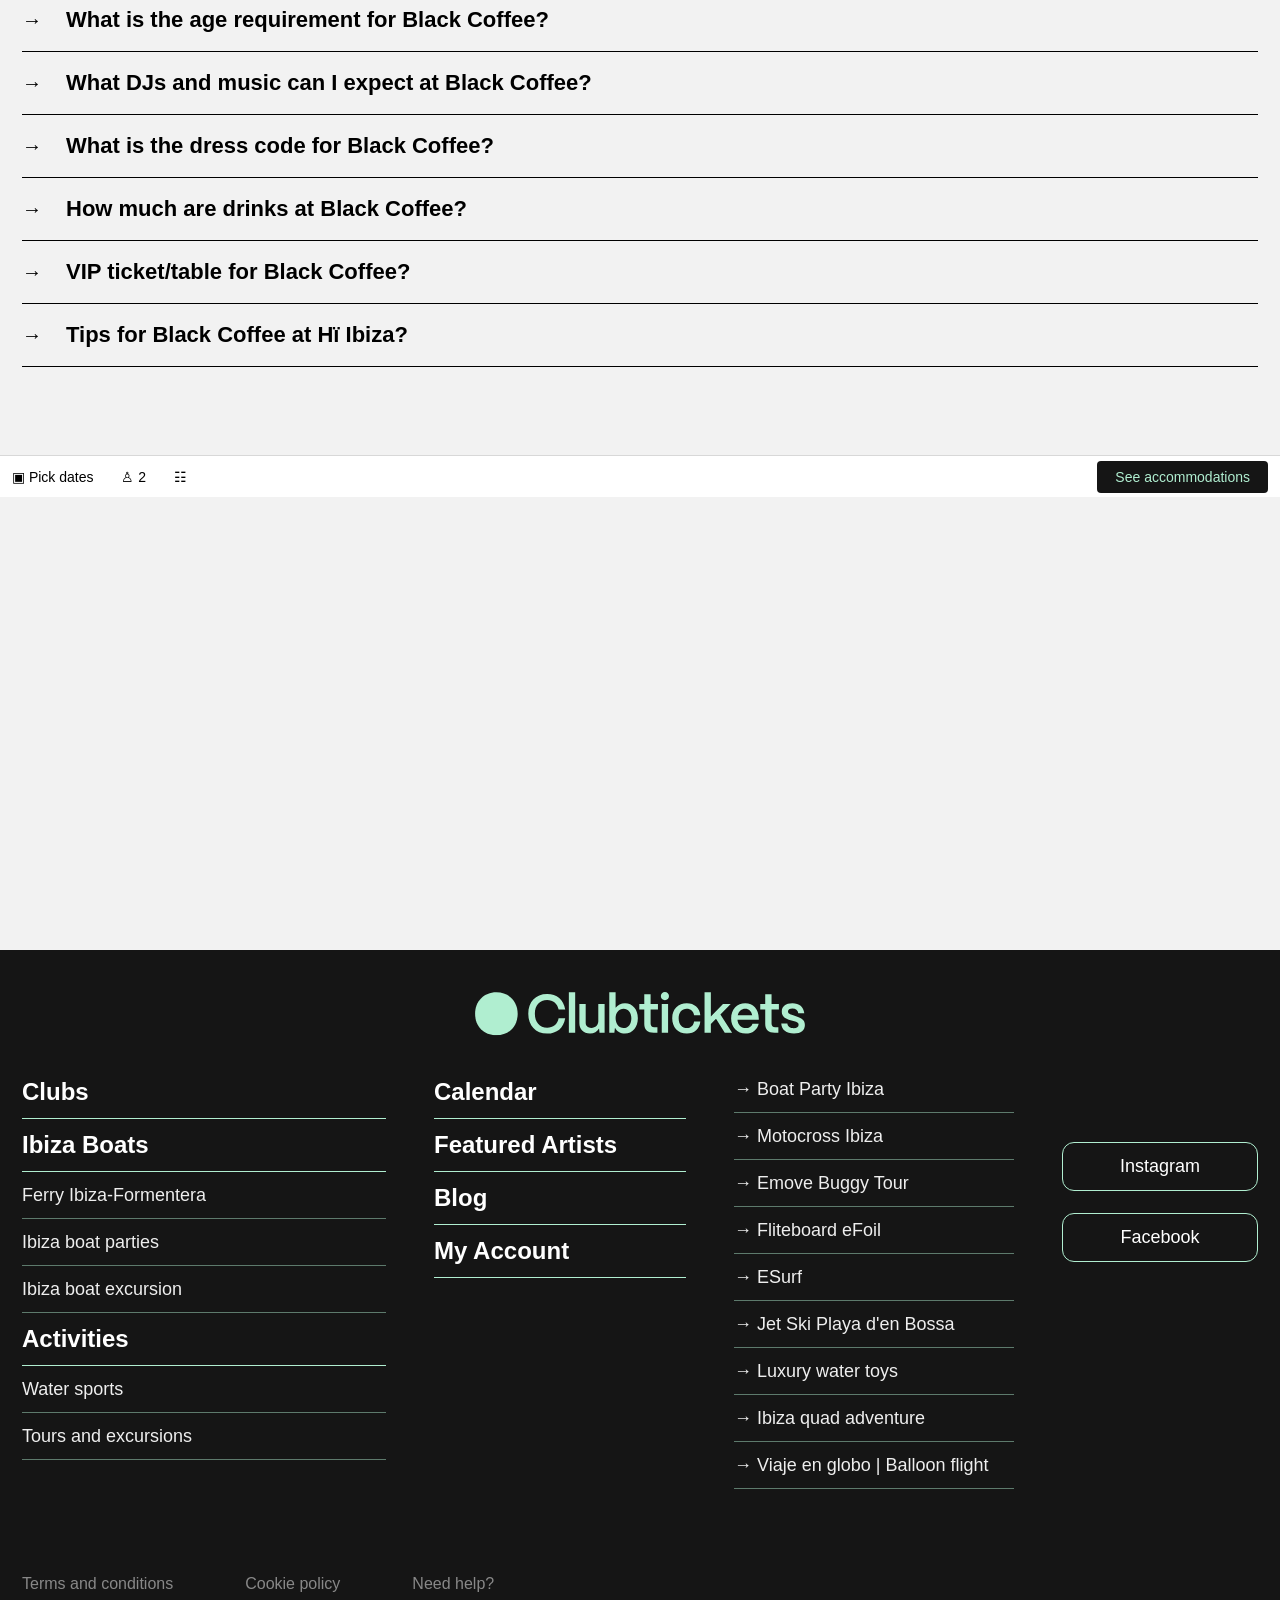
==== commit b6f5cb8c: "card card" ====
--- a/index.html
+++ b/index.html
@@ -1,10 +1,10 @@
 <!DOCTYPE html>
-<html lang="es">
+<html lang="en">
 
 <head>
   <meta charset="UTF-8">
   <meta name="viewport" content="width=device-width, initial-scale=1.0">
-  <title>Black Coffee 2026 en Hï Ibiza | Clubtickets</title>
+  <title>Black Coffee 2026 at Hï Ibiza | Clubtickets</title>
   <link rel="icon" type="image/svg+xml" href="favicon.svg">
   <link rel="stylesheet" href="styles.css">
 </head>
@@ -15,21 +15,21 @@
       <img src="img/logo-header_biza.svg" alt="Clubtickets">
     </a>
 
-    <nav class="pill-nav" aria-label="Navegación del evento">
+    <nav class="pill-nav" aria-label="Event navigation">
       <a class="is-active" href="#info"><img src="img/icon-info_biza.svg" alt="">Info</a>
-      <a href="#ubicacion"><img src="img/map-pin-icon_biza.svg" alt="">Ubicación</a>
-      <a class="muted" href="entradas.html"><img src="img/icon-ticket_biza.svg" alt="">Entradas</a>
+      <a href="#ubicacion"><img src="img/map-pin-icon_biza.svg" alt="">Location</a>
+      <a class="muted" href="entradas.html"><img src="img/icon-ticket_biza.svg" alt="">Tickets</a>
       <a class="muted" href="#extras"><img src="img/icon-extra_biza.svg" alt="">Extras</a>
     </nav>
 
     <div class="header-actions">
-      <button aria-label="Buscar"><img src="img/logo-search_biza.svg" alt=""></button>
-      <button class="menu" aria-label="Menú"><img src="img/logo-menu_biza.svg" alt=""></button>
+      <button aria-label="Search"><img src="img/logo-search_biza.svg" alt=""></button>
+      <button class="menu" aria-label="Menu"><img src="img/logo-menu_biza.svg" alt=""></button>
     </div>
   </header>
 
   <main id="top">
-    <section class="hero" aria-label="Black Coffee en Hï Ibiza">
+    <section class="hero" aria-label="Black Coffee at Hï Ibiza">
       <img src="img/smart_retina_.webp" alt="Black Coffee" class="hero-img">
       <div class="hero-shade"></div>
       <div class="hero-title">
@@ -40,237 +40,187 @@
 
     <section id="info" class="event-panel">
       <div class="section-head">
-        <h2><img src="img/icon-info_biza.svg" alt="">Información</h2>
-        <div class="arrows" aria-label="Mover fechas">
-          <button type="button" data-scroll="left" aria-label="Fechas anteriores">←</button>
-          <button type="button" data-scroll="right" aria-label="Fechas siguientes">→</button>
+        <h2><img src="img/icon-info_biza.svg" alt="">Information</h2>
+        <div class="arrows" aria-label="Move dates">
+          <button type="button" data-scroll="left" aria-label="Previous dates">←</button>
+          <button type="button" data-scroll="right" aria-label="Next dates">→</button>
         </div>
       </div>
 
-      <div id="entradas" class="dates-row" aria-label="Fechas disponibles"></div>
-
-      <h3 class="rules-title">Normas del club:</h3>
+      <div id="entradas" class="dates-row" aria-label="Available dates"></div>
+
+      <h3 class="rules-title">Club rules:</h3>
       <div class="rules">
         <article>
           <img src="img/icon-stop_biza.svg" alt="">
           <strong>18+</strong>
-          <span>Edad mínima</span>
+          <span>Minimum age</span>
         </article>
         <article>
           <img src="img/icon-credit-card_biza.svg" alt="">
-          <strong>Sin reingreso</strong>
+          <strong>No reentry</strong>
         </article>
         <article>
           <img src="img/icon-accessibility_biza.svg" alt="">
-          <strong>Accesibilidad</strong>
+          <strong>Accessibility</strong>
         </article>
         <article>
           <img src="img/icon-eye_biza.svg" alt="">
-          <strong>Ver todos</strong>
+          <strong>See all</strong>
         </article>
       </div>
 
       <article class="event-copy">
-        <h2>Black Coffee toca en Hï Ibiza todos los sábados en el Theatre, mientras que Skepta trae Más Tiempo al Club
-          Room</h2>
+        <h2>Black Coffee plays at Hï Ibiza every Saturday in the Theatre, while Skepta brings Más Tiempo to the Club Room</h2>
 
         <p><strong>THEATRE - Black Coffee</strong></p>
-        <p>El artista responsable de uno de los sonidos más influyentes de nuestro tiempo regresa para celebrar el
-          octavo año de su emblemática residencia de los sábados en Hï Ibiza, renovando una alianza que se ha convertido
-          en un auténtico símbolo de la isla por su impacto en la música electrónica contemporánea.</p>
-        <p>Figura singular dentro de la escena electrónica, la propuesta sonora de Black Coffee, una fusión entre raíces
-          africanas, sensibilidad afropolitana y una intuición musical afinada durante décadas, lo situó como pionero
-          del afro house mucho antes de que este sonido alcanzara proyección global. Fue además el primer artista
-          africano en ganar un GRAMMY al Mejor Álbum Dance/Electronic por Subconsciously, un hito que consolidó su papel
-          como embajador global de los sonidos africanos.</p>
-        <p>La relación entre Black Coffee y Hï Ibiza comenzó en 2017, año inaugural del club, a partir de una visión
-          compartida: la convicción de que Ibiza estaba preparada para acoger un nuevo sonido, encarnado en un DJ
-          residente y prescriptor de primer nivel. Desde entonces, esta colaboración se ha consolidado como una de las
-          residencias más representativas de la isla: sofisticada, emocional y profundamente conectada con la pista de
-          baile, abrazada por un público internacional que concibe la música como un viaje transformador.</p>
-        <p>Cada temporada, Black Coffee invita a artistas, cineastas y talentos creativos de toda la escena artística
-          africana a dar forma al universo visual de la residencia.</p>
+        <p>The artist behind one of the most influential sounds of our time returns to celebrate the eighth year of his flagship Saturday night residency at Hï Ibiza, renewing a partnership that has become a true symbol of the island for its impact on contemporary electronic music.</p>
+        <p>A singular figure within the electronic scene, Black Coffee's sonic proposal — a fusion of African roots, Afropolitan sensibility and a musical intuition honed over decades — positioned him as a pioneer of afro house long before the sound reached global projection. He was also the first African artist to win a GRAMMY for Best Dance/Electronic Album for Subconsciously, a milestone that consolidated his role as a global ambassador for African sounds.</p>
+        <p>The relationship between Black Coffee and Hï Ibiza began in 2017, the club's inaugural year, born from a shared vision: the conviction that Ibiza was ready to welcome a new sound, embodied by a headline resident DJ and tastemaker. Since then, this collaboration has become one of the island's defining residencies: sophisticated, emotional and deeply connected to the dancefloor, embraced by an international audience that understands music as a transformative journey.</p>
+        <p>Each season, Black Coffee invites artists, filmmakers and creative talents from across the African art scene to shape the visual universe of the residency.</p>
 
         <p><strong>CLUB ROOM - Skepta Presents Más Tiempo</strong></p>
-        <p>Pionero del grime, Skepta lleva su sello y marca de eventos centrados en el house, Más Tiempo, a Hï Ibiza con
-          una nueva residencia los sábados en la sala Club. En los últimos años, el artista multidisciplinar ha ampliado
-          su lenguaje hacia la música electrónica y la cultura de club. Concebido como una plataforma creativa para
-          explorar nuevas texturas dentro del house contemporáneo, Más Tiempo representa una faceta distinta de su
-          universo sonoro: grooves cálidos, energía ascendente y una visión profundamente arraigada en la experiencia
-          colectiva del club.</p>
-        <p>Durante más de dos décadas, Skepta ha redefinido el alcance global de la música británica. Rapero, productor,
-          director creativo y emprendedor cultural, su trayectoria ha sido clave para llevar el grime desde el circuito
-          underground de las radios pirata de Londres hasta el centro de la cultura musical global.</p>
-
-        <h2>Lineup Black Coffee en Hï Ibiza 2026</h2>
-        <p>Black Coffee trae un elenco extraordinario de invitados a su residencia semanal: Dixon, Damian Lazarus, Guy
-          Gerber, Kabza De Small, Kerri Chandler, Loco Dice y CamelPhat encabezan una lista que también incluye a ANOTR,
-          Dubfire, Henrik Schwarz, Marco Carola, WhoMadeWho y muchos más. Del deep Afro house al techno más crudo, cada
-          sábado es un viaje diferente, y el A-Z completo garantiza que hay algo para todos.</p>
-
-        <h2>Entradas para Black Coffee en Hï Ibiza 2026</h2>
-        <p>Las entradas para Black Coffee ya están a la venta a partir de 80€ para entradas de Acceso Antes de la 1am, o
-          100€ para entradas de Admisión General. Si buscas una experiencia Premium, las entradas VIP están disponibles
-          por 1.000€. ¡No te lo pierdas, ya que se agotan muy rápido!</p>
+        <p>Grime pioneer Skepta brings his house-focused label and event brand Más Tiempo to Hï Ibiza with a new Saturday residency in the Club Room. In recent years, the multidisciplinary artist has expanded his language into electronic music and club culture. Conceived as a creative platform to explore new textures within contemporary house, Más Tiempo represents a different facet of his sonic universe: warm grooves, uplifting energy and a vision deeply rooted in the collective club experience.</p>
+        <p>For over two decades, Skepta has redefined the global reach of British music. Rapper, producer, creative director and cultural entrepreneur, his career has been instrumental in taking grime from London's pirate radio underground to the centre of global music culture.</p>
+
+        <h2>Lineup Black Coffee at Hï Ibiza 2026</h2>
+        <p>Black Coffee brings an extraordinary cast of guests to his weekly residency: Dixon, Damian Lazarus, Guy Gerber, Kabza De Small, Kerri Chandler, Loco Dice and CamelPhat headline a list that also includes ANOTR, Dubfire, Henrik Schwarz, Marco Carola, WhoMadeWho and many more. From deep Afro house to raw techno, every Saturday is a different journey, and the full A-Z guarantees there is something for everyone.</p>
+
+        <h2>Tickets for Black Coffee at Hï Ibiza 2026</h2>
+        <p>Tickets for Black Coffee are now on sale starting from 80€ for Entry Before 1am tickets, or 100€ for General Admission tickets. If you're looking for a Premium experience, VIP tickets are available for 1,000€. Don't miss out, as these sell very fast!</p>
         <p><strong>Club:</strong> <a href="#ubicacion">Hï Ibiza</a></p>
       </article>
 
-      <div class="gallery" aria-label="Galería Black Coffee">
-        <img src="img/galeria0.avif" alt="Ambiente de Black Coffee en Hï Ibiza">
-        <img src="img/galeria1.jpeg" alt="Ambiente de Black Coffee en Hï Ibiza">
-        <img src="img/galeria2.jpeg" alt="Black Coffee en cabina">
-        <img src="img/galeria3.avif" alt="Black Coffee en cabina">
-        <img src="img/galeria4.avif" alt="Black Coffee en cabina">
+      <div class="gallery" aria-label="Black Coffee Gallery">
+        <img src="img/galeria0.avif" alt="Black Coffee atmosphere at Hï Ibiza">
+        <img src="img/galeria1.jpeg" alt="Black Coffee atmosphere at Hï Ibiza">
+        <img src="img/galeria2.jpeg" alt="Black Coffee in the booth">
+        <img src="img/galeria3.avif" alt="Black Coffee in the booth">
+        <img src="img/galeria4.avif" alt="Black Coffee in the booth">
       </div>
 
       <section class="faq" id="extras">
-        <h2>Preguntas frecuentes - Black Coffee</h2>
-
-        <details>
-          <summary>Cómo llegar a Black Coffee en Hï Ibiza?</summary>
-          <div class="faq-answer">
-            <p>Black Coffee tiene lugar en Hï Ibiza, que se encuentra en Carretera Playa d'en Bossa, frente a Ushuaïa
-              Ibiza.<br>
-              Enlace de Google Maps: <a href="https://maps.app.goo.gl/q3icyHytEB4fkg2i9" target="_blank"
+        <h2>FAQs - Black Coffee</h2>
+
+        <details>
+          <summary>How to get to Black Coffee at Hï Ibiza?</summary>
+          <div class="faq-answer">
+            <p>Black Coffee takes place at Hï Ibiza, located on Carretera Playa d'en Bossa, opposite Ushuaïa Ibiza.<br>
+              Google Maps link: <a href="https://maps.app.goo.gl/q3icyHytEB4fkg2i9" target="_blank"
                 rel="noopener">https://maps.app.goo.gl/q3icyHytEB4fkg2i9</a></p>
-            <p><strong>Autobús:</strong> Hay una parada de autobús en la entrada de Hï Ibiza.</p>
+            <p><strong>Bus:</strong> There is a bus stop at the entrance of Hï Ibiza.</p>
             <ul>
-              <li>Ibiza – Playa d'en Bossa: Línea 14 (€2).</li>
-              <li>San Antonio – Playa d'en Bossa: Discobus Línea 3B (€5)</li>
-              <li>Santa Eulalia – Playa d'en Bossa: Línea 13 (a Ibiza) y luego tomar otro autobús a Playa d'en Bossa.
-              </li>
+              <li>Ibiza – Playa d'en Bossa: Line 14 (€2).</li>
+              <li>San Antonio – Playa d'en Bossa: Discobus Line 3B (€5)</li>
+              <li>Santa Eulalia – Playa d'en Bossa: Line 13 (to Ibiza) then take another bus to Playa d'en Bossa.</li>
             </ul>
-            <p><strong>Taxi:</strong> Hay una parada de taxis en la entrada de Hï Ibiza. Los precios varían dependiendo
-              del punto de partida.</p>
+            <p><strong>Taxi:</strong> There is a taxi rank at the entrance of Hï Ibiza. Prices vary depending on the starting point.</p>
             <ul>
-              <li>Desde la ciudad de Ibiza a Hï Ibiza: Alrededor de €15, con un trayecto de aproximadamente 10 minutos.
-              </li>
-              <li>Desde San Antonio a Hï Ibiza: Tarda unos 25 minutos. El precio es aproximadamente €35.</li>
-              <li>Desde Santa Eulalia a Hï Ibiza: Similar a San Antonio, con un trayecto de poco más de 25 minutos y un
-                precio de alrededor de €35.</li>
+              <li>From Ibiza town to Hï Ibiza: Around €15, with a journey of approximately 10 minutes.</li>
+              <li>From San Antonio to Hï Ibiza: Takes about 25 minutes. The price is approximately €35.</li>
+              <li>From Santa Eulalia to Hï Ibiza: Similar to San Antonio, with a journey of just over 25 minutes and a price of around €35.</li>
             </ul>
-            <p><strong>Transfer privado:</strong> Colaboramos con Dipesa, la empresa de transporte privado más grande y
-              profesional de Ibiza. Los precios varían dependiendo de la ruta.</p>
-            <div class="faq-help">
-              <span>¿Aún necesitas ayuda?</span>
-              <button type="button">Sí</button>
-              <button type="button">No</button>
-            </div>
-          </div>
-        </details>
-
-        <details>
-          <summary>Fechas y horarios de apertura para Black Coffee?</summary>
-          <div class="faq-answer">
-            <p>Black Coffee tiene lugar en Hï Ibiza todos los sábados del 2 de mayo al 3 de octubre de 2026.</p>
-            <p>El evento Black Coffee comienza a las 23:30 horas.</p>
-            <div class="faq-help">
-              <span>¿Aún necesitas ayuda?</span>
-              <button type="button">Sí</button>
-              <button type="button">No</button>
-            </div>
-          </div>
-        </details>
-
-        <details>
-          <summary>¿Cuál es el requisito de edad para Black Coffee?</summary>
-          <div class="faq-answer">
-            <p>Para entrar en Hï Ibiza debes tener 18 años o más.<br>
-              No se permite la entrada a nadie menor de esa edad, incluso si están acompañados por otro adulto o sus
-              padres.</p>
-            <div class="faq-help">
-              <span>¿Aún necesitas ayuda?</span>
-              <button type="button">Sí</button>
-              <button type="button">No</button>
-            </div>
-          </div>
-        </details>
-
-        <details>
-          <summary>¿Qué DJs y música puedo esperar en Black Coffee?</summary>
-          <div class="faq-answer">
-            <p>Black Coffee liderará el Teatro y Skepta estará allí cada semana en el Club Room. Puedes ver a los otros
-              artistas que se unirán a ellos durante el proceso de compra.</p>
-            <p>Black Coffee toca Afropolitan, Afro house y deep house.</p>
-            <p>Skepta toca house y tech house.</p>
-            <div class="faq-help">
-              <span>¿Aún necesitas ayuda?</span>
-              <button type="button">Sí</button>
-              <button type="button">No</button>
-            </div>
-          </div>
-        </details>
-
-        <details>
-          <summary>¿Cuál es el código de vestimenta para Black Coffee?</summary>
-          <div class="faq-answer">
-            <p><u><strong>Para el evento Black Coffee el código de vestimenta para la Entrada General es
-                  casual.</strong></u><br>
-              Código de vestimenta: No se permiten chanclas, trajes de baño, torsos descubiertos, hombres con chalecos,
-              pantalones de chándal, sudaderas, zapatillas deportivas o gorros y/o camisetas de equipos de
-              fútbol/baloncesto, así como cualquier atuendo ideológico que pueda ofender la sensibilidad de los
-              asistentes en las instalaciones de Hï Ibiza. Tampoco se permitirá la entrada con palos para selfies.</p>
-            <p><u><strong>Black Coffee: código de vestimenta para el Área VIP:</strong></u><br>
-              Código de vestimenta — apunta a la sofisticación. <strong>IMPORTANTE: *los hombres deben usar pantalones
-                largos*</strong></p>
-            <div class="faq-help">
-              <span>¿Aún necesitas ayuda?</span>
-              <button type="button">Sí</button>
-              <button type="button">No</button>
-            </div>
-          </div>
-        </details>
-
-        <details>
-          <summary>¿Cuánto cuestan las bebidas en Black Coffee?</summary>
-          <div class="faq-answer">
-            <p>En cuanto a las bebidas, una bebida combinada (vodka limón, gin tonic, etc.) costará desde 23€, una
-              cerveza 18€ y agua 15€. Para esto, recomendamos comprar por adelantado el paquete de 5 bebidas por 99,99€
-              y ahorrar hasta 30€.</p>
-            <div class="faq-help">
-              <span>¿Aún necesitas ayuda?</span>
-              <button type="button">Sí</button>
-              <button type="button">No</button>
-            </div>
-          </div>
-        </details>
-
-        <details>
-          <summary>¿Entrada VIP/mesa para Black Coffee?</summary>
-          <div class="faq-answer">
-            <p><strong>ENTRADA EXPERIENCIA VIP</strong> está disponible para este evento a un precio de 1.000 € por
-              persona.<br>
-              Incluye <strong>acceso prioritario</strong> a través de la entrada VIP (Industry Access), <strong>acceso a
-                áreas VIP</strong> (excluyendo el área de mesas VIP y balcones privados) y <strong>5 bebidas por
-                entrada</strong> (excluyendo Champagne). Las entradas EXPERIENCIA VIP están disponibles durante el
-              proceso de compra de la mayoría de los eventos de Hï Ibiza.</p>
-            <p>Las mesas VIP para Black Coffee operan con un gasto mínimo. Para reservar una mesa, se requiere pagar una
-              cantidad establecida, que varía dependiendo del evento, la ubicación de la mesa y el momento de su
-              reserva.<br>
-              Reservar una mesa VIP incluye la entrada para usted y sus invitados a través del acceso VIP, una mesa
-              privada, y el gasto mínimo se utiliza como crédito para comprar botellas.<br>
-              Si está interesado en reservar una mesa VIP, por favor contacte directamente con el departamento VIP.</p>
-            <div class="faq-help">
-              <span>¿Aún necesitas ayuda?</span>
-              <button type="button">Sí</button>
-              <button type="button">No</button>
-            </div>
-          </div>
-        </details>
-
-        <details>
-          <summary>Consejos para Black Coffee en Hï Ibiza?</summary>
-          <div class="faq-answer">
-            <p>Si tu hotel está ubicado en Playa d'en Bossa, ¡tómate una copa durante la fiesta de Ushuaïa en el secreto
-              Rooftop de la Torre Ushuaïa! Reserva tu bebida solo aquí.</p>
-            <p>También puedes disfrutar de un menú en Hell's Kitchen de Gordon Ramsay antes de ir a Hï Ibiza. El
-              restaurante está ubicado en The Unexpected Ibiza Hotel y está abierto de 19:00 horas a 23:30 horas. Puedes
-              realizar tu compra a través del siguiente enlace: aquí</p>
-            <p>No te pierdas la experiencia en 'The Wild Corner' en Hï Ibiza, el baño más infame del mundo. Espera lo
-              mejor del house y disco, con invitados de renombre que se presentan para sets no anunciados.</p>
-            <div class="faq-help">
-              <span>¿Aún necesitas ayuda?</span>
-              <button type="button">Sí</button>
+            <p><strong>Private transfer:</strong> We work with Dipesa, the largest and most professional private transport company in Ibiza. Prices vary depending on the route.</p>
+            <div class="faq-help">
+              <span>Still need help?</span>
+              <button type="button">Yes</button>
+              <button type="button">No</button>
+            </div>
+          </div>
+        </details>
+
+        <details>
+          <summary>Dates and opening times for Black Coffee?</summary>
+          <div class="faq-answer">
+            <p>Black Coffee takes place at Hï Ibiza every Saturday from 2 May to 3 October 2026.</p>
+            <p>The Black Coffee event starts at 23:30.</p>
+            <div class="faq-help">
+              <span>Still need help?</span>
+              <button type="button">Yes</button>
+              <button type="button">No</button>
+            </div>
+          </div>
+        </details>
+
+        <details>
+          <summary>What is the age requirement for Black Coffee?</summary>
+          <div class="faq-answer">
+            <p>To enter Hï Ibiza you must be 18 years or older.<br>
+              Entry is not permitted for anyone under that age, even if accompanied by another adult or their parents.</p>
+            <div class="faq-help">
+              <span>Still need help?</span>
+              <button type="button">Yes</button>
+              <button type="button">No</button>
+            </div>
+          </div>
+        </details>
+
+        <details>
+          <summary>What DJs and music can I expect at Black Coffee?</summary>
+          <div class="faq-answer">
+            <p>Black Coffee will lead the Theatre and Skepta will be there every week in the Club Room. You can see the other artists joining them during the purchase process.</p>
+            <p>Black Coffee plays Afropolitan, Afro house and deep house.</p>
+            <p>Skepta plays house and tech house.</p>
+            <div class="faq-help">
+              <span>Still need help?</span>
+              <button type="button">Yes</button>
+              <button type="button">No</button>
+            </div>
+          </div>
+        </details>
+
+        <details>
+          <summary>What is the dress code for Black Coffee?</summary>
+          <div class="faq-answer">
+            <p><u><strong>For the Black Coffee event the dress code for General Admission is casual.</strong></u><br>
+              Dress code: Flip-flops, swimwear, bare torsos, men in vests, tracksuit bottoms, hoodies, trainers or hats and/or football/basketball team shirts are not allowed, as well as any ideological attire that may offend the sensibilities of attendees at Hï Ibiza facilities. Selfie sticks will also not be allowed.</p>
+            <p><u><strong>Black Coffee: dress code for the VIP Area:</strong></u><br>
+              Dress code — aim for sophistication. <strong>IMPORTANT: *men must wear long trousers*</strong></p>
+            <div class="faq-help">
+              <span>Still need help?</span>
+              <button type="button">Yes</button>
+              <button type="button">No</button>
+            </div>
+          </div>
+        </details>
+
+        <details>
+          <summary>How much are drinks at Black Coffee?</summary>
+          <div class="faq-answer">
+            <p>As for drinks, a mixed drink (vodka lemon, gin tonic, etc.) will cost from 23€, a beer 18€ and water 15€. For this, we recommend buying the 5-drink package for 99.99€ in advance and saving up to 30€.</p>
+            <div class="faq-help">
+              <span>Still need help?</span>
+              <button type="button">Yes</button>
+              <button type="button">No</button>
+            </div>
+          </div>
+        </details>
+
+        <details>
+          <summary>VIP ticket/table for Black Coffee?</summary>
+          <div class="faq-answer">
+            <p><strong>VIP EXPERIENCE ENTRY</strong> is available for this event at a price of 1,000 € per person.<br>
+              Includes <strong>priority access</strong> through the VIP entrance (Industry Access), <strong>access to VIP areas</strong> (excluding VIP table area and private balconies) and <strong>5 drinks per entry</strong> (excluding Champagne). VIP EXPERIENCE tickets are available during the purchase process for most Hï Ibiza events.</p>
+            <p>VIP tables for Black Coffee operate with a minimum spend. To book a table, a set amount is required, which varies depending on the event, table location and time of booking.<br>
+              Booking a VIP table includes entry for you and your guests through VIP access, a private table, and the minimum spend is used as credit to buy bottles.<br>
+              If you are interested in booking a VIP table, please contact the VIP department directly.</p>
+            <div class="faq-help">
+              <span>Still need help?</span>
+              <button type="button">Yes</button>
+              <button type="button">No</button>
+            </div>
+          </div>
+        </details>
+
+        <details>
+          <summary>Tips for Black Coffee at Hï Ibiza?</summary>
+          <div class="faq-answer">
+            <p>If your hotel is located in Playa d'en Bossa, have a drink during the Ushuaïa party at the secret Ushuaïa Tower Rooftop! Book your drink here only.</p>
+            <p>You can also enjoy a menu at Gordon Ramsay's Hell's Kitchen before going to Hï Ibiza. The restaurant is located at The Unexpected Ibiza Hotel and is open from 19:00 to 23:30. You can make your purchase through the following link: here</p>
+            <p>Don't miss the experience at 'The Wild Corner' in Hï Ibiza, the world's most infamous bathroom. Expect the best of house and disco, with renowned guests appearing for unannounced sets.</p>
+            <div class="faq-help">
+              <span>Still need help?</span>
+              <button type="button">Yes</button>
               <button type="button">No</button>
             </div>
           </div>
@@ -278,12 +228,12 @@
       </section>
     </section>
 
-    <section id="ubicacion" class="map-section" aria-label="Mapa de ubicación">
+    <section id="ubicacion" class="map-section" aria-label="Location map">
       <div class="map-toolbar">
-        <span>▣ Escoger fechas</span>
+        <span>▣ Pick dates</span>
         <span>♙ 2</span>
         <span>☷</span>
-        <button type="button">Ver alojamientos</button>
+        <button type="button">See accommodations</button>
       </div>
       <div class="map-embed">
         <iframe
@@ -299,19 +249,19 @@
     <div class="footer-grid">
       <div>
         <h3>Clubs</h3>
-        <h3>Barcos en Ibiza</h3>
+        <h3>Ibiza Boats</h3>
         <p>Ferry Ibiza-Formentera</p>
-        <p>Fiestas en barco Ibiza</p>
-        <p>Excursión en barco Ibiza</p>
-        <h3>Actividades</h3>
-        <p>Acuáticas</p>
-        <p>Tours y excursiones</p>
+        <p>Ibiza boat parties</p>
+        <p>Ibiza boat excursion</p>
+        <h3>Activities</h3>
+        <p>Water sports</p>
+        <p>Tours and excursions</p>
       </div>
       <div>
-        <h3>Calendario</h3>
-        <h3>Artistas Destacados</h3>
+        <h3>Calendar</h3>
+        <h3>Featured Artists</h3>
         <h3>Blog</h3>
-        <h3>Mi cuenta</h3>
+        <h3>My Account</h3>
       </div>
       <div>
         <p>→ Boat Party Ibiza</p>
@@ -330,11 +280,48 @@
       </div>
     </div>
     <div class="legal">
-      <span>Términos y condiciones</span>
-      <span>Política de cookies</span>
-      <span>¿Necesitas ayuda?</span>
+      <span>Terms and conditions</span>
+      <span>Cookie policy</span>
+      <span>Need help?</span>
     </div>
   </footer>
+
+  <div class="menu-overlay" id="menuOverlay" aria-hidden="true">
+    <div class="menu-overlay-top">
+      <a class="menu-brand" href="#top" aria-label="Clubtickets">
+        <img src="img/logo-header_biza.svg" alt="Clubtickets">
+      </a>
+      <div class="lang-switch">
+        <a href="#">EN</a><span>/</span>
+        <a href="#" class="is-active">ES</a><span>/</span>
+        <a href="#">FR</a><span>/</span>
+        <a href="#">IT</a><span>/</span>
+        <a href="#">DE</a><span>/</span>
+        <a href="#">NL</a>
+      </div>
+      <button class="menu-close" aria-label="Close menu">
+        <img src="img/logo-menu-close_biza.svg" alt="Close">
+      </button>
+    </div>
+
+    <nav class="menu-overlay-nav">
+      <div class="menu-col-left">
+        <a href="#">Clubs</a>
+        <a href="#">Ibiza Boats</a>
+        <a href="#">Activities</a>
+        <a href="#">Calendar</a>
+        <a href="#">My Account</a>
+        <a href="#">Contact</a>
+      </div>
+      <div class="menu-col-right">
+        <a href="#"><span>→</span> Ibiza Boat Trip</a>
+        <a href="#"><span>→</span> Ibiza Boat Party</a>
+        <a href="#"><span>→</span> Ibiza-Formentera Ferry</a>
+        <a href="#"><span>→</span> Tours</a>
+        <a href="#"><span>→</span> Water Sports</a>
+      </div>
+    </nav>
+  </div>
 
   <button class="chat" aria-label="Ayuda">
     <img src="img/bizar-help.webp" alt="Ayuda">
--- a/styles.css
+++ b/styles.css
@@ -146,6 +146,143 @@
   margin: 0;
   min-height: 100vh;
   width: 100%;
+}
+
+.menu-overlay {
+  background: #B0EED0;
+  display: flex;
+  flex-direction: column;
+  height: 100dvh;
+  inset: 0;
+  opacity: 0;
+  pointer-events: none;
+  position: fixed;
+  transform: translateX(100%);
+  transition: transform 0.4s cubic-bezier(0.16, 1, 0.3, 1), opacity 0.3s ease;
+  width: 100%;
+  z-index: 40;
+}
+
+.menu-overlay.is-open {
+  opacity: 1;
+  pointer-events: auto;
+  transform: translateX(0);
+}
+
+body.menu-open {
+  overflow: hidden;
+}
+
+.menu-overlay-top {
+  align-items: center;
+  display: flex;
+  justify-content: space-between;
+  padding: 22px 22px 0;
+}
+
+.menu-brand {
+  background: var(--white);
+  border-radius: 12px;
+  box-shadow: 0 5px 20px #0002;
+  display: flex;
+  padding: 8px 10px;
+}
+
+.menu-brand img {
+  display: block;
+  height: auto;
+  width: 178px;
+}
+
+.lang-switch {
+  align-items: center;
+  display: flex;
+  font-size: 14px;
+  font-weight: 500;
+  gap: 4px;
+}
+
+.lang-switch a {
+  color: #666;
+  text-decoration: none;
+}
+
+.lang-switch a.is-active {
+  color: #000;
+  font-weight: 700;
+}
+
+.lang-switch span {
+  color: #888;
+}
+
+.menu-close {
+  background: var(--mint);
+  border: 1px solid var(--black);
+  border-radius: 50%;
+  cursor: pointer;
+  display: grid;
+  height: 60px;
+  place-items: center;
+  width: 60px;
+}
+
+.menu-close img {
+  height: 21px;
+  width: 21px;
+}
+
+.menu-overlay-nav {
+  display: grid;
+  flex: 1;
+  gap: 48px;
+  grid-template-columns: 1.4fr 1fr;
+  margin: 0 auto;
+  max-width: 1200px;
+  overflow-y: auto;
+  padding: 42px 22px 80px;
+  width: 100%;
+}
+
+.menu-col-left {
+  display: flex;
+  flex-direction: column;
+}
+
+.menu-col-left a {
+  border-bottom: 1px solid #000;
+  color: #000;
+  font-size: clamp(28px, 4vw, 52px);
+  font-weight: 700;
+  line-height: 1;
+  padding: 18px 0;
+  text-decoration: none;
+}
+
+.menu-col-left a:first-child {
+  border-top: 1px solid #000;
+}
+
+.menu-col-right {
+  display: flex;
+  flex-direction: column;
+  padding-top: 12px;
+}
+
+.menu-col-right a {
+  align-items: center;
+  color: #000;
+  display: flex;
+  font-size: clamp(16px, 2vw, 22px);
+  gap: 10px;
+  padding: 12px 0;
+  text-decoration: none;
+}
+
+.menu-col-right a span {
+  font-size: 18px;
+  font-weight: 400;
+  line-height: 1;
 }
 
 .hero {
@@ -604,7 +741,9 @@
   color: #fff;
   margin: 0;
   padding: 42px 22px 24px;
+  position: relative;
   width: 100%;
+  z-index: 2;
 }
 
 .footer-logo {
@@ -704,9 +843,9 @@
 }
 
 .tickets-page:before {
-  background: #fffffff0;
+  background: #ffffffa0;
   content: "";
-  inset: 0 0 0 50%;
+  inset: 0;
   pointer-events: none;
   position: fixed;
 }
@@ -746,7 +885,7 @@
   background: transparent;
   display: grid;
   gap: 26px;
-  margin: 0;
+  margin: 0 auto;
   min-height: 100vh;
   padding: 92px 20px 110px;
   position: relative;
@@ -1287,15 +1426,16 @@
    Checkout Page Layout & Components
    ========================================================================== */
 .checkout-page {
-  background: linear-gradient(to bottom, #bbc0f9 68%, var(--paper) 68%);
+  display: flex;
+  flex-direction: column;
   min-height: 100vh;
 }
 
 .checkout-main {
-  background: transparent;
+  background: #bbc0f9;
+  flex: 1;
   margin: 0;
-  min-height: 100vh;
-  padding: 110px 20px 40px;
+  padding: 110px 40px 40px;
   position: relative;
   width: 100%;
 }
@@ -1303,9 +1443,9 @@
 .checkout-grid {
   display: grid;
   grid-template-columns: 1.2fr 0.8fr;
-  gap: 32px;
+  gap: 52px;
   margin: 0 auto;
-  max-width: 1180px;
+  max-width: 1400px;
   width: 100%;
 }
 
@@ -1316,21 +1456,21 @@
 }
 
 .buyer-info-card {
-  padding: 30px;
+  padding: 40px;
 }
 
 .buyer-info-card h2 {
-  font-size: 22px;
-  font-weight: 700;
-  margin: 0 0 12px;
+  font-size: 26px;
+  font-weight: 700;
+  margin: 0 0 16px;
   color: #000;
 }
 
 .buyer-info-desc {
   color: #000;
-  font-size: 13px;
-  line-height: 1.45;
-  margin: 0 0 24px;
+  font-size: 14px;
+  line-height: 1.5;
+  margin: 0 0 28px;
 }
 
 .buyer-info-desc strong {
@@ -1340,18 +1480,18 @@
 .buyer-form .form-row {
   display: grid;
   grid-template-columns: 1fr 1fr;
-  gap: 16px;
-  margin-bottom: 16px;
+  gap: 20px;
+  margin-bottom: 20px;
 }
 
 .buyer-form input[type="text"],
 .buyer-form input[type="email"],
 .buyer-form input[type="tel"] {
   border: 1px solid #707070;
-  border-radius: 10px;
-  font-size: 14px;
-  height: 48px;
-  padding: 0 16px;
+  border-radius: 12px;
+  font-size: 15px;
+  height: 54px;
+  padding: 0 18px;
   width: 100%;
   background: #fff;
   color: #000;
@@ -1365,19 +1505,23 @@
 .phone-input-container {
   align-items: center;
   border: 1px solid #707070;
-  border-radius: 10px;
-  display: flex;
-  height: 48px;
-  margin-bottom: 24px;
-  overflow: hidden;
+  border-radius: 12px;
+  display: flex;
+  height: 54px;
+  margin-bottom: 28px;
   background: #fff;
-  padding: 0 16px;
+  padding: 0 18px;
+}
+
+.country-select-wrapper {
+  position: relative;
 }
 
 .country-select {
   align-items: center;
-  display: flex;
-  gap: 8px;
+  cursor: pointer;
+  display: flex;
+  gap: 6px;
   margin-right: 12px;
   user-select: none;
   border-right: 1px solid #d8d8d8;
@@ -1388,9 +1532,63 @@
   font-size: 18px;
 }
 
+.country-select .dial-code {
+  color: #333;
+  font-size: 13px;
+  font-weight: 600;
+}
+
 .country-select .dropdown-arrow {
   font-size: 8px;
   color: #666;
+}
+
+.country-dropdown {
+  background: #fff;
+  border: 1px solid #e4e4e8;
+  border-radius: 12px;
+  box-shadow: 0 12px 40px #00000020;
+  display: none;
+  left: -8px;
+  max-height: 260px;
+  overflow-y: auto;
+  position: absolute;
+  top: calc(100% + 8px);
+  width: 260px;
+  z-index: 10;
+}
+
+.country-dropdown.open {
+  display: block;
+}
+
+.country-dropdown-item {
+  align-items: center;
+  cursor: pointer;
+  display: flex;
+  gap: 10px;
+  padding: 10px 14px;
+  transition: background 0.15s ease;
+}
+
+.country-dropdown-item:hover {
+  background: #f5f5f7;
+}
+
+.country-dropdown-item .flag {
+  font-size: 18px;
+}
+
+.country-dropdown-item .name {
+  color: #333;
+  flex: 1;
+  font-size: 13px;
+}
+
+.country-dropdown-item .dial {
+  color: #777;
+  font-size: 12px;
+  font-weight: 600;
 }
 
 .phone-input-container input[type="tel"] {
@@ -1440,8 +1638,8 @@
 }
 
 .checkbox-text {
-  font-size: 13px;
-  line-height: 1.45;
+  font-size: 14px;
+  line-height: 1.5;
   color: #000;
 }
 
@@ -1453,13 +1651,13 @@
 .submit-btn {
   background: #8e8e93;
   border: 0;
-  border-radius: 12px;
+  border-radius: 14px;
   color: #fff;
-  font-size: 16px;
-  font-weight: 700;
-  height: 50px;
+  font-size: 17px;
+  font-weight: 700;
+  height: 56px;
   width: 100%;
-  max-width: 220px;
+  max-width: 260px;
   transition: background-color 0.2s ease, opacity 0.2s ease;
 }
 
@@ -1479,14 +1677,14 @@
 .collapsed-payment-card {
   background: rgba(225, 228, 255, 0.75);
   border-radius: 18px;
-  padding: 22px 28px;
-  margin-top: 24px;
+  padding: 28px 36px;
+  margin-top: 28px;
   box-shadow: none;
 }
 
 .collapsed-payment-card h2 {
   color: #6d7085;
-  font-size: 18px;
+  font-size: 20px;
   margin: 0;
   font-weight: 600;
 }
@@ -1498,7 +1696,7 @@
 
 .cart-header-action {
   background: #f2f2f2;
-  padding: 12px 24px;
+  padding: 16px 32px;
   display: flex;
   justify-content: flex-end;
   border-bottom: 1px solid #e4e4e8;
@@ -1509,9 +1707,9 @@
   border: 0;
   border-radius: 16px;
   color: #fff;
-  font-size: 13px;
-  font-weight: 700;
-  padding: 8px 20px;
+  font-size: 14px;
+  font-weight: 700;
+  padding: 10px 24px;
   text-decoration: none;
   transition: opacity 0.2s ease;
 }
@@ -1524,11 +1722,11 @@
   display: flex;
   justify-content: space-between;
   align-items: center;
-  padding: 24px 24px 16px;
+  padding: 28px 32px 20px;
 }
 
 .cart-title-row h2 {
-  font-size: 18px;
+  font-size: 22px;
   font-weight: 700;
   margin: 0;
   color: #000;
